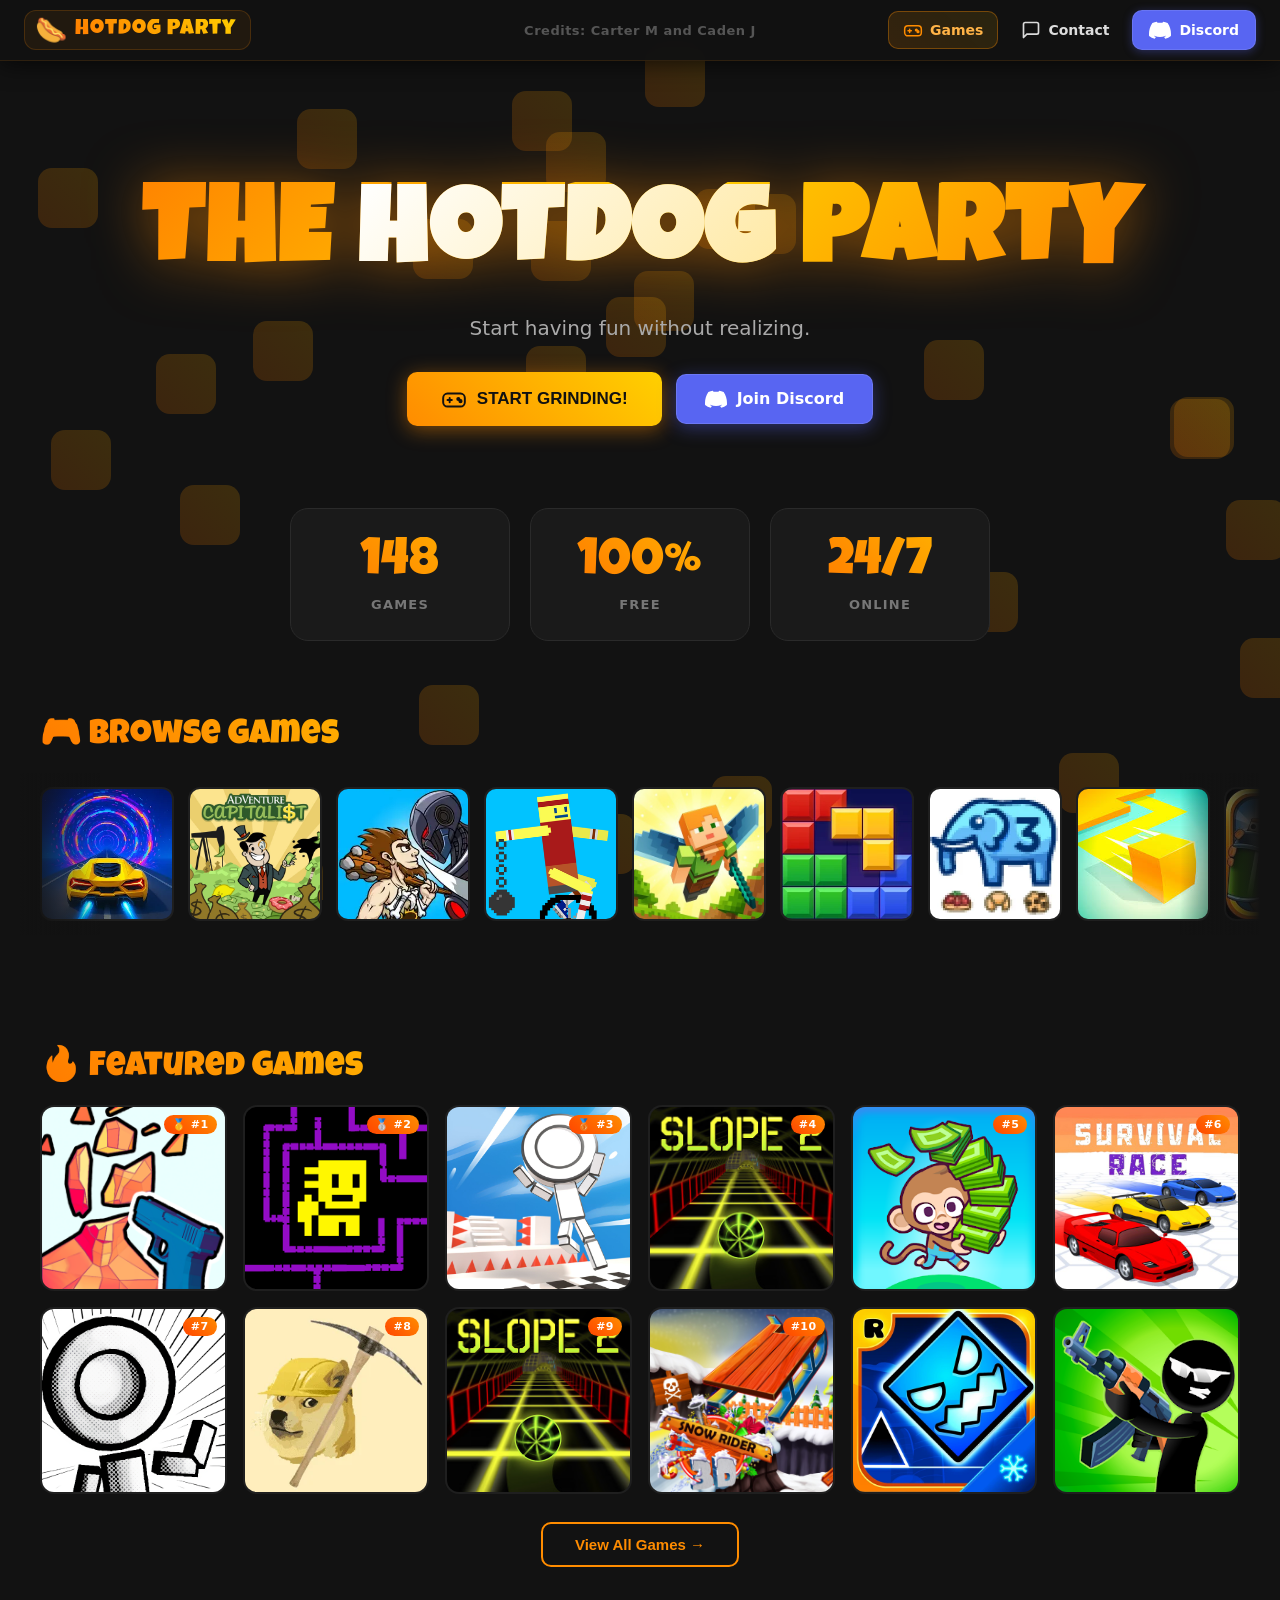
==== index.html @ ce680579 "e" ====
<!DOCTYPE html>
<html lang="en">
<head>
<meta charset="UTF-8">
<title>Hotdog Party</title>
<link rel="icon" href="favicon.png">
<link href="https://fonts.googleapis.com/css2?family=Luckiest+Guy&display=swap" rel="stylesheet">
<style>

body{
margin:0;padding-top:90px;
font-family:"Segoe UI",system-ui,sans-serif;
background:#121212;color:white;overflow-x:hidden;
}

.bg{position:fixed;top:0;left:0;width:100%;height:100%;z-index:-1;overflow:hidden;}

.shape{
position:absolute;width:60px;height:60px;
background:linear-gradient(45deg,#ff7b00,#ffae00);
opacity:.18;border-radius:14px;animation:float 18s linear infinite;
}

@keyframes float{
0%{transform:translateY(0) rotate(0)}
50%{transform:translateY(-70px) rotate(180deg)}
100%{transform:translateY(0) rotate(360deg)}
}

/* TOPBAR */
.topbar{
position:fixed;top:0;left:0;width:100%;
background:rgba(18,18,18,.97);backdrop-filter:blur(12px);
padding:10px 24px;display:flex;align-items:center;justify-content:space-between;
box-shadow:0 2px 24px rgba(0,0,0,.7);box-sizing:border-box;z-index:1000;
border-bottom:1px solid rgba(255,140,0,.12);
}
.top-center{position:absolute;left:50%;transform:translateX(-50%);font-size:13px;font-weight:600;color:#555;pointer-events:none;letter-spacing:.5px;}
.top-left{display:flex;align-items:center;cursor:pointer;background:rgba(255,140,0,.07);border:1px solid rgba(255,140,0,.18);border-radius:12px;padding:6px 14px 6px 10px;transition:.2s;}
.top-left:hover{background:rgba(255,140,0,.14);border-color:rgba(255,140,0,.35);box-shadow:0 0 14px rgba(255,140,0,.15);}
.logo-emoji{font-size:26px;animation:bounce 2s infinite;line-height:1;margin-right:8px;}
@keyframes bounce{0%,100%{transform:translateY(0)}50%{transform:translateY(-5px)}}
.header-text{font-family:'Luckiest Guy';font-size:22px;background:linear-gradient(45deg,#ff7b00,#ffcc00);-webkit-background-clip:text;-webkit-text-fill-color:transparent;letter-spacing:1px;}
.nav-right{display:flex;align-items:center;gap:8px;flex-wrap:wrap;}
.nav-btn{display:flex;align-items:center;gap:7px;padding:8px 14px;border-radius:10px;text-decoration:none;color:#ddd;font-weight:600;font-size:14px;transition:.2s;cursor:pointer;border:1px solid transparent;}
.nav-btn:hover{background:#1e1e1e;border-color:#333;color:white;}
.nav-btn svg{width:20px;height:20px;opacity:.85;}
.games-nav-btn{
  background:linear-gradient(45deg,rgba(255,140,0,.15),rgba(255,200,0,.1));
  border-color:rgba(255,140,0,.35) !important;
  color:#ffb347;
  font-weight:700;
}
.games-nav-btn svg{opacity:1;color:#ff8c00;}
.games-nav-btn:hover{
  background:linear-gradient(45deg,rgba(255,140,0,.28),rgba(255,200,0,.18)) !important;
  border-color:#ff8c00 !important;
  color:#ffd000 !important;
  box-shadow:0 0 14px rgba(255,140,0,.3);
}
.games-nav-btn:hover svg{color:#ffd000;}
.discord-btn{display:flex;align-items:center;gap:8px;background:#5865F2;padding:8px 16px;border-radius:10px;color:white;text-decoration:none;font-weight:700;font-size:14px;border:1px solid rgba(255,255,255,.1);transition:.2s;box-shadow:0 2px 10px rgba(88,101,242,.35);}
.discord-btn svg{width:22px;height:22px;}
.discord-btn:hover{background:#ff8c00;box-shadow:0 0 16px rgba(255,140,0,.5);}

/* PAGES */
.page{display:none;padding:32px 40px;}
.active{display:block;}

/* HOME */
.hero{text-align:center;padding:60px 20px 30px;}
.hero h1{font-family:'Luckiest Guy';font-size:clamp(56px,10vw,110px);margin:0;line-height:1.05;background:linear-gradient(135deg,#ff7b00 0%,#ffcc00 50%,#ff7b00 100%);-webkit-background-clip:text;-webkit-text-fill-color:transparent;filter:drop-shadow(0 4px 28px rgba(255,140,0,.5));letter-spacing:3px;}
.hero h1 .white{background:linear-gradient(135deg,#ffffff,#ffe8a0);-webkit-background-clip:text;-webkit-text-fill-color:transparent;}
.hero p{font-size:20px;color:#aaa;margin:18px 0 32px;}
.hero-btns{display:flex;gap:14px;justify-content:center;flex-wrap:wrap;align-items:center;}
.start-btn{display:inline-flex;align-items:center;padding:14px 34px;border:none;background:linear-gradient(45deg,#ff8c00,#ffd000);color:#111;font-weight:900;font-size:17px;border-radius:10px;cursor:pointer;transition:.2s;box-shadow:0 4px 20px rgba(255,140,0,.45);}
.start-btn:hover{transform:scale(1.06);box-shadow:0 6px 28px rgba(255,140,0,.65);}
.discord-hero-btn{display:inline-flex;align-items:center;gap:10px;padding:13px 28px;background:#5865F2;border:1px solid rgba(255,255,255,.12);border-radius:10px;color:#fff;font-weight:800;font-size:16px;text-decoration:none;transition:.2s;box-shadow:0 4px 18px rgba(88,101,242,.4);}
.discord-hero-btn svg{width:22px;height:22px;flex-shrink:0;}
.discord-hero-btn:hover{background:#ff8c00;box-shadow:0 6px 26px rgba(255,140,0,.5);transform:scale(1.05);}

.stats{display:flex;justify-content:center;gap:20px;flex-wrap:wrap;margin:52px 0 16px;}
.stat-card{background:#1a1a1a;border:1px solid #2a2a2a;border-radius:18px;padding:28px 44px;text-align:center;min-width:130px;transition:.25s;}
.stat-card:hover{border-color:#ff8c00;box-shadow:0 0 20px rgba(255,140,0,.2);transform:translateY(-4px);}
.stat-num{font-family:'Luckiest Guy';font-size:52px;background:linear-gradient(45deg,#ff7b00,#ffae00);-webkit-background-clip:text;-webkit-text-fill-color:transparent;line-height:1;}
.stat-label{font-size:13px;color:#777;margin-top:8px;font-weight:700;text-transform:uppercase;letter-spacing:1.2px;}

.section-title{font-family:'Luckiest Guy';font-size:34px;margin:54px 0 20px;background:linear-gradient(45deg,#ff7b00,#ffae00);-webkit-background-clip:text;-webkit-text-fill-color:transparent;display:inline-block;}

.featured-grid{display:grid;grid-template-columns:repeat(auto-fill,minmax(160px,1fr));gap:16px;margin-bottom:28px;}
.featured-game{position:relative;aspect-ratio:1/1;border-radius:14px;overflow:hidden;cursor:pointer;background:#1f1f1f;transition:.22s;border:2px solid transparent;}
.featured-game:hover{transform:scale(1.06);border-color:#ff8c00;box-shadow:0 0 22px rgba(255,140,0,.38);}
.featured-game img{width:100%;height:100%;object-fit:cover;}
.featured-game .ftitle{position:absolute;bottom:0;width:100%;text-align:center;background:linear-gradient(to top,rgba(0,0,0,.88) 0%,rgba(0,0,0,.45) 50%,rgba(0,0,0,0) 100%);padding:32px 8px 10px;opacity:0;transition:.25s;font-weight:600;font-size:14px;box-sizing:border-box;}
.featured-game:hover .ftitle{opacity:1;}
.hot-badge{position:absolute;top:8px;right:8px;background:linear-gradient(45deg,#ff4500,#ff8c00);color:white;font-size:11px;font-weight:800;padding:3px 8px;border-radius:20px;text-transform:uppercase;letter-spacing:.5px;white-space:nowrap;}
.view-all-btn{display:block;width:fit-content;margin:8px auto 20px;padding:12px 32px;border:2px solid #ff8c00;background:transparent;color:#ff8c00;font-weight:700;font-size:15px;border-radius:10px;cursor:pointer;transition:.2s;}
.view-all-btn:hover{background:#ff8c00;color:#111;}

/* BELT */
.belt-wrapper{position:relative;overflow:hidden;margin:0 -40px 54px;padding:10px 0;}
.belt-wrapper::before,.belt-wrapper::after{content:'';position:absolute;top:0;bottom:0;width:100px;z-index:2;pointer-events:none;}
.belt-wrapper::before{left:0;background:linear-gradient(to right,#121212 20%,transparent);}
.belt-wrapper::after{right:0;background:linear-gradient(to left,#121212 20%,transparent);}
.belt-track{display:flex;gap:14px;width:max-content;animation:beltScroll 80s linear infinite;padding:4px 40px;}
.belt-wrapper:hover .belt-track{animation-play-state:paused;}
@keyframes beltScroll{0%{transform:translateX(0)}100%{transform:translateX(-50%)}}
.belt-card{position:relative;width:130px;height:130px;border-radius:12px;overflow:hidden;cursor:pointer;background:#1f1f1f;flex-shrink:0;transition:.2s;border:2px solid transparent;}
.belt-card:hover{transform:scale(1.08);border-color:#ff8c00;box-shadow:0 0 16px rgba(255,140,0,.4);}
.belt-card img{width:100%;height:100%;object-fit:cover;}
.belt-title{position:absolute;bottom:0;width:100%;text-align:center;background:linear-gradient(to top,rgba(0,0,0,.88) 0%,rgba(0,0,0,.45) 60%,rgba(0,0,0,0) 100%);padding:26px 6px 7px;opacity:0;transition:.22s;font-size:12px;font-weight:600;box-sizing:border-box;}
.belt-card:hover .belt-title{opacity:1;}

/* =====================
   GAMES PAGE
   ===================== */
#gamesPage{padding:24px 0 0 0;}

/* BROWSE VIEW — center column + right leaderboard */
.games-layout{
  display:flex;
  justify-content:center;
  align-items:start;
  gap:24px;
  padding:0 24px;
}

/* center content */
.games-center{
  flex:0 1 900px;
  min-width:0;
}

/* right leaderboard */
.games-right{
  flex:0 0 240px;
  position:sticky;
  top:104px;
}

/* LEFT PANEL */
.games-left{
  flex:0 0 220px;
  position:sticky;
  top:104px;
  display:flex;
  flex-direction:column;
  gap:14px;
}

/* Game of the Day */
.gotd-panel{
  background:#1a1a1a;
  border:1px solid #2a2a2a;
  border-radius:16px;
  overflow:hidden;
}
.gotd-header{
  padding:12px 14px;
  background:#161616;
  border-bottom:1px solid #2a2a2a;
  display:flex;align-items:center;gap:8px;
}
.gotd-header-title{
  font-family:'Luckiest Guy';font-size:16px;
  background:linear-gradient(45deg,#ff7b00,#ffae00);
  -webkit-background-clip:text;-webkit-text-fill-color:transparent;
  letter-spacing:1px;
}
.gotd-body{padding:12px;}
.gotd-img-wrap{
  position:relative;width:100%;aspect-ratio:1/1;
  border-radius:10px;overflow:hidden;
  cursor:pointer;margin-bottom:10px;
  border:2px solid transparent;transition:.2s;
}
.gotd-img-wrap:hover{border-color:#ff8c00;box-shadow:0 0 18px rgba(255,140,0,.35);}
.gotd-img-wrap img{width:100%;height:100%;object-fit:cover;}
.gotd-name{font-size:14px;font-weight:700;color:#ddd;margin-bottom:8px;white-space:nowrap;overflow:hidden;text-overflow:ellipsis;}
.gotd-play-btn{
  width:100%;padding:9px;
  background:linear-gradient(45deg,#ff8c00,#ffd000);
  border:none;border-radius:9px;
  color:#111;font-weight:900;font-size:13px;
  cursor:pointer;transition:.2s;
}
.gotd-play-btn:hover{transform:scale(1.03);box-shadow:0 4px 16px rgba(255,140,0,.5);}
.gotd-date{font-size:11px;color:#555;margin-bottom:8px;}

/* Active Players */
.active-panel{
  background:#1a1a1a;
  border:1px solid #2a2a2a;
  border-radius:16px;
  overflow:hidden;
}
.active-header{
  padding:12px 14px;
  background:#161616;
  border-bottom:1px solid #2a2a2a;
  display:flex;align-items:center;gap:8px;
}
.active-header-title{
  font-family:'Luckiest Guy';font-size:16px;
  background:linear-gradient(45deg,#ff7b00,#ffae00);
  -webkit-background-clip:text;-webkit-text-fill-color:transparent;
  letter-spacing:1px;flex:1;
}
.active-dot{
  width:8px;height:8px;border-radius:50%;
  background:#4caf50;box-shadow:0 0 6px #4caf50;
  animation:pulse 1.8s infinite;
}
.active-list{padding:8px 0;}
.active-row{
  display:flex;align-items:center;gap:10px;
  padding:8px 14px;cursor:pointer;transition:.15s;
}
.active-row:hover{background:rgba(255,140,0,.06);}
.active-icon{width:36px;height:36px;border-radius:8px;object-fit:cover;flex-shrink:0;border:1px solid #2a2a2a;}
.active-info{flex:1;min-width:0;}
.active-name{font-size:12px;font-weight:700;color:#ddd;white-space:nowrap;overflow:hidden;text-overflow:ellipsis;}
.active-count{font-size:11px;color:#4caf50;margin-top:1px;}
.active-empty{padding:20px;text-align:center;color:#444;font-size:13px;}

/* search */
.search-container{position:relative;max-width:100%;margin-bottom:18px;}
.search-icon{position:absolute;left:14px;top:50%;transform:translateY(-50%);width:18px;height:18px;fill:#aaa;pointer-events:none;}
.search{width:100%;padding:11px 16px 11px 42px;border-radius:12px;border:2px solid #2a2a2a;background:#1a1a1a;color:#fff;font-size:15px;outline:none;transition:.25s;box-sizing:border-box;}
.search::placeholder{color:#555;}
.search:focus{border-color:#ff8c00;box-shadow:0 0 10px rgba(255,140,0,.4);background:#1f1f1f;}

/* 6-per-row grid */
.games{display:grid;grid-template-columns:repeat(6,1fr);gap:12px;}
.game{position:relative;aspect-ratio:1/1;border-radius:12px;overflow:hidden;cursor:pointer;background:#1a1a1a;transition:.2s;border:2px solid transparent;}
.game:hover{transform:scale(1.05);border-color:#ff8c00;box-shadow:0 0 16px rgba(255,140,0,.3);}
.game img{width:100%;height:100%;object-fit:cover;}
.game .title{position:absolute;bottom:0;width:100%;text-align:center;background:linear-gradient(to top,rgba(0,0,0,.88) 0%,rgba(0,0,0,.45) 50%,rgba(0,0,0,0) 100%);padding:28px 8px 8px;opacity:0;transition:.22s;font-weight:600;font-size:12px;box-sizing:border-box;}
.game:hover .title{opacity:1;}

/* LEADERBOARD */
.leaderboard-panel{
  background:#1a1a1a;
  border:1px solid #2a2a2a;
  border-radius:16px;
  overflow:hidden;
}
.lb-header{
  padding:14px 16px;
  border-bottom:1px solid #2a2a2a;
  background:#161616;
  display:flex;align-items:center;gap:8px;
}
.lb-header-title{
  font-family:'Luckiest Guy';font-size:18px;
  background:linear-gradient(45deg,#ff7b00,#ffae00);
  -webkit-background-clip:text;-webkit-text-fill-color:transparent;
  letter-spacing:1px;flex:1;
}
.lb-live-dot{
  width:8px;height:8px;border-radius:50%;
  background:#ff8c00;
  box-shadow:0 0 6px #ff8c00;
  animation:pulse 1.8s infinite;
}
@keyframes pulse{0%,100%{opacity:1}50%{opacity:.3}}

.lb-list{padding:8px 0;}

.lb-row{
  display:flex;align-items:center;gap:10px;
  padding:9px 14px;
  transition:.15s;
  cursor:pointer;
}
.lb-row:hover{background:rgba(255,140,0,.06);}

.lb-rank{
  font-family:'Luckiest Guy';
  font-size:18px;
  width:26px;text-align:center;flex-shrink:0;
  line-height:1;
}
.lb-rank.gold{color:#ffd700;}
.lb-rank.silver{color:#c0c0c0;}
.lb-rank.bronze{color:#cd7f32;}
.lb-rank.other{color:#555;}

.lb-icon{
  width:40px;height:40px;border-radius:8px;
  object-fit:cover;flex-shrink:0;
  border:1px solid #2a2a2a;
}
.lb-info{flex:1;min-width:0;}
.lb-name{font-size:13px;font-weight:700;color:#ddd;white-space:nowrap;overflow:hidden;text-overflow:ellipsis;}
.lb-plays{font-size:11px;color:#666;margin-top:2px;}
.lb-bar-wrap{height:3px;background:#222;border-radius:2px;margin-top:5px;}
.lb-bar{height:3px;background:linear-gradient(90deg,#ff7b00,#ffcc00);border-radius:2px;transition:width .4s;}

.lb-empty{padding:24px;text-align:center;color:#444;font-size:13px;}

.sidebar-title{font-family:'Luckiest Guy';font-size:16px;background:linear-gradient(45deg,#ff7b00,#ffae00);-webkit-background-clip:text;-webkit-text-fill-color:transparent;letter-spacing:1px;margin:0 0 4px;}
.sidebar-game{display:flex;align-items:center;gap:12px;background:#1a1a1a;border:1px solid #2a2a2a;border-radius:12px;padding:10px;cursor:pointer;transition:.2s;}
.sidebar-game:hover{border-color:#ff8c00;box-shadow:0 0 14px rgba(255,140,0,.2);transform:translateX(3px);}
.sidebar-game img{width:52px;height:52px;border-radius:8px;object-fit:cover;flex-shrink:0;}
.sidebar-game-name{font-size:13px;font-weight:700;color:#ddd;line-height:1.3;}

/* =====================
   PLAYER VIEW
   ===================== */
.player-layout{
display:none;
flex-direction:row;
justify-content:center;
align-items:start;
gap:24px;
padding:0 24px;
}
.player-layout.visible{display:flex;}
.player-main{
flex:0 1 900px;
min-width:0;
background:#0e0e0e;
border:2px solid #2a2a2a;
border-radius:18px;
overflow:hidden;
display:flex;flex-direction:column;
}

.player-toolbar{
display:flex;align-items:center;
gap:10px;
padding:10px 14px;
background:#161616;
border-bottom:1px solid #2a2a2a;
}

.player-game-icon{
width:32px;height:32px;
border-radius:7px;object-fit:cover;
flex-shrink:0;
}

.player-game-title{
font-weight:700;font-size:15px;
color:#eee;flex:1;
white-space:nowrap;overflow:hidden;text-overflow:ellipsis;
}

.toolbar-btn{
display:flex;align-items:center;justify-content:center;
width:36px;height:36px;
border-radius:9px;
border:1px solid #2e2e2e;
background:#1e1e1e;
cursor:pointer;
transition:.18s;
flex-shrink:0;
color:#bbb;
}
.toolbar-btn:hover{
background:#2a2a2a;
border-color:#ff8c00;
color:#ff8c00;
box-shadow:0 0 10px rgba(255,140,0,.25);
}
.toolbar-btn svg{width:17px;height:17px;pointer-events:none;}

.back-btn{
display:flex;align-items:center;gap:7px;
padding:7px 14px;
border-radius:9px;
border:1px solid #2e2e2e;
background:#1e1e1e;
cursor:pointer;
transition:.18s;
color:#bbb;
font-size:13px;font-weight:700;
flex-shrink:0;
}
.back-btn:hover{background:#2a2a2a;border-color:#ff8c00;color:#ff8c00;}
.back-btn svg{width:16px;height:16px;}

.player-iframe-wrap{
flex:1;
position:relative;
min-height:520px;
}
.player-iframe-wrap iframe{
width:100%;height:100%;
border:none;
position:absolute;inset:0;
}

/* Player sidebar */
.player-sidebar{
flex:0 0 240px;
display:flex;flex-direction:column;
gap:10px;
position:sticky;top:104px;
}

/* SCROLL TO TOP */
.scroll-top{
  position:fixed;bottom:28px;right:28px;
  width:46px;height:46px;
  background:linear-gradient(45deg,#ff8c00,#ffd000);
  border:none;border-radius:12px;
  cursor:pointer;
  display:flex;align-items:center;justify-content:center;
  box-shadow:0 4px 18px rgba(255,140,0,.5);
  opacity:0;pointer-events:none;
  transform:translateY(12px);
  transition:opacity .25s,transform .25s;
  z-index:999;
}
.scroll-top.visible{opacity:1;pointer-events:auto;transform:translateY(0);}
.scroll-top:hover{transform:translateY(-3px);box-shadow:0 6px 24px rgba(255,140,0,.7);}
.scroll-top svg{width:22px;height:22px;color:#111;pointer-events:none;}

/* =====================
   CONTACT PAGE
   ===================== */
.contact-wrap{max-width:560px;margin:60px auto 0;text-align:center;}
.contact-wrap h2{font-family:'Luckiest Guy';font-size:48px;background:linear-gradient(45deg,#ff7b00,#ffcc00);-webkit-background-clip:text;-webkit-text-fill-color:transparent;margin:0 0 12px;}
.contact-wrap p{color:#888;font-size:16px;margin:0 0 48px;}
.contact-card{background:#1a1a1a;border:1px solid #2a2a2a;border-radius:20px;padding:36px 40px;margin-bottom:20px;transition:.25s;text-align:left;}
.contact-card:hover{border-color:#ff8c00;box-shadow:0 0 22px rgba(255,140,0,.15);}
.contact-card-label{font-size:12px;font-weight:700;text-transform:uppercase;letter-spacing:1.4px;color:#666;margin-bottom:10px;display:flex;align-items:center;gap:8px;}
.contact-card-label svg{width:16px;height:16px;opacity:.6;}
.contact-email{font-size:22px;font-weight:700;color:#fff;display:flex;align-items:center;justify-content:space-between;flex-wrap:wrap;gap:12px;}
.copy-btn{background:rgba(255,140,0,.1);border:1px solid rgba(255,140,0,.3);color:#ff8c00;font-size:13px;font-weight:700;padding:7px 16px;border-radius:8px;cursor:pointer;transition:.2s;flex-shrink:0;}
.copy-btn:hover{background:rgba(255,140,0,.22);border-color:#ff8c00;}
.copy-btn.copied{background:rgba(0,200,100,.12);border-color:rgba(0,200,100,.4);color:#00c864;}
.recommend-btn{display:flex;align-items:center;justify-content:center;gap:10px;width:100%;padding:16px;background:linear-gradient(45deg,#ff8c00,#ffd000);color:#111;font-weight:900;font-size:17px;border:none;border-radius:14px;cursor:pointer;text-decoration:none;transition:.2s;box-shadow:0 4px 20px rgba(255,140,0,.35);margin-top:8px;}
.recommend-btn:hover{transform:scale(1.03);box-shadow:0 6px 28px rgba(255,140,0,.55);}

</style>
</head>
<body>

<div class="bg" id="bg"></div>

<div class="topbar">
  <div class="top-center">Credits: Carter M and Caden J</div>
  <div class="top-left" onclick="showPage('home')">
    <div class="logo-emoji">🌭</div>
    <div class="header-text">Hotdog Party</div>
  </div>
  <div class="nav-right">
    <div class="nav-btn games-nav-btn" onclick="showPage('gamesPage')">
      <svg viewBox="0 0 24 24" fill="none" stroke="currentColor" stroke-width="1.8" stroke-linecap="round" stroke-linejoin="round" width="20" height="20"><rect x="2" y="7" width="20" height="12" rx="4"/><path d="M8 11v4M6 13h4"/><circle cx="16" cy="12" r="1" fill="currentColor"/><circle cx="18" cy="14" r="1" fill="currentColor"/></svg>
      Games
    </div>
    <div class="nav-btn" onclick="showPage('contactPage')">
      <svg viewBox="0 0 24 24" fill="none" stroke="white" stroke-width="2" stroke-linecap="round" stroke-linejoin="round"><path d="M21 15a2 2 0 01-2 2H7l-4 4V5a2 2 0 012-2h14a2 2 0 012 2z"/></svg>
      Contact
    </div>
    <a href="https://discord.gg/3y28DJYaVY" target="_blank" class="discord-btn">
      <svg viewBox="0 0 127.14 96.36"><path fill="white" d="M107.7,8.07A105.15,105.15,0,0,0,81.47,0a72.06,72.06,0,0,0-3.36,6.83A97.68,97.68,0,0,0,49,6.83,72.37,72.37,0,0,0,45.64,0,105.89,105.89,0,0,0,19.39,8.09C2.79,33.64-1.71,58.52.54,83.06a105.73,105.73,0,0,0,32.17,16.3,77.7,77.7,0,0,0,6.89-11.14,68.42,68.42,0,0,1-10.85-5.18c.91-.67,1.8-1.36,2.66-2.07a75.48,75.48,0,0,0,64.32,0c.87.71,1.76,1.4,2.66,2.07a68.68,68.68,0,0,1-10.87,5.19,77.23,77.23,0,0,0,6.9,11.13A105.25,105.25,0,0,0,126.6,83C129.2,54.59,122.2,30,107.7,8.07Z"/></svg>
      Discord
    </a>
  </div>
</div>

<!-- HOME PAGE -->
<div id="home" class="page active">
  <div class="hero">
    <h1>THE <span class="white">HOTDOG</span> PARTY</h1>
    <p>Start having fun without realizing.</p>
    <div class="hero-btns">
      <button class="start-btn" onclick="showPage('gamesPage')">
        <svg viewBox="0 0 24 24" fill="none" stroke="currentColor" stroke-width="1.8" stroke-linecap="round" stroke-linejoin="round" style="width:26px;height:26px;vertical-align:middle;margin-right:10px;color:#111"><rect x="2" y="7" width="20" height="12" rx="4"/><path d="M8 11v4M6 13h4"/><circle cx="16" cy="12" r="1" fill="#111"/><circle cx="18" cy="14" r="1" fill="#111"/></svg>
        START GRINDING!
      </button>
      <a href="https://discord.gg/3y28DJYaVY" target="_blank" class="discord-hero-btn">
        <svg viewBox="0 0 127.14 96.36"><path fill="white" d="M107.7,8.07A105.15,105.15,0,0,0,81.47,0a72.06,72.06,0,0,0-3.36,6.83A97.68,97.68,0,0,0,49,6.83,72.37,72.37,0,0,0,45.64,0,105.89,105.89,0,0,0,19.39,8.09C2.79,33.64-1.71,58.52.54,83.06a105.73,105.73,0,0,0,32.17,16.3,77.7,77.7,0,0,0,6.89-11.14,68.42,68.42,0,0,1-10.85-5.18c.91-.67,1.8-1.36,2.66-2.07a75.48,75.48,0,0,0,64.32,0c.87.71,1.76,1.4,2.66,2.07a68.68,68.68,0,0,1-10.87,5.19,77.23,77.23,0,0,0,6.9,11.13A105.25,105.25,0,0,0,126.6,83C129.2,54.59,122.2,30,107.7,8.07Z"/></svg>
        Join Discord
      </a>
    </div>
  </div>
  <div class="stats">
    <div class="stat-card"><div class="stat-num" id="stat-games">60+</div><div class="stat-label">Games</div></div>
    <div class="stat-card"><div class="stat-num">100%</div><div class="stat-label">Free</div></div>
    <div class="stat-card"><div class="stat-num">24/7</div><div class="stat-label">Online</div></div>
  </div>
  <div class="section-title">🎮 Browse Games</div>
  <div class="belt-wrapper"><div class="belt-track" id="belt-track"></div></div>
  <div class="section-title">🔥 Featured Games</div>
  <div class="featured-grid" id="featured-games"></div>
  <button class="view-all-btn" onclick="showPage('gamesPage')">View All Games →</button>
</div>

<!-- GAMES PAGE -->
<div id="gamesPage" class="page">

  <!-- BROWSE VIEW -->
  <div class="games-layout" id="browseView">

    <!-- LEFT PANEL -->
    <div class="games-left">

      <!-- Game of the Day -->
      <div class="gotd-panel">
        <div class="gotd-header">
          <span>📅</span>
          <div class="gotd-header-title">Game of the Day</div>
        </div>
        <div class="gotd-body">
          <div class="gotd-date" id="gotdDate"></div>
          <div class="gotd-img-wrap" id="gotdImgWrap">
            <img id="gotdImg" src="" alt="">
          </div>
          <div class="gotd-name" id="gotdName">Loading...</div>
          <button class="gotd-play-btn" id="gotdBtn">▶ Play Now</button>
        </div>
      </div>

      <!-- Active Players -->
      <div class="active-panel">
        <div class="active-header">
          <div class="active-header-title">🔥 Playing Now</div>
          <div class="active-dot"></div>
        </div>
        <div class="active-list" id="activeList">
          <div class="active-empty">Loading...</div>
        </div>
      </div>

    </div>

    <!-- center: search + 6-per-row grid -->
    <div class="games-center">
      <div class="search-container">
        <svg class="search-icon" viewBox="0 0 24 24"><path d="M21 20l-5.2-5.2a7 7 0 10-1 1L20 21zM10 16a6 6 0 110-12 6 6 0 010 12z"/></svg>
        <input class="search" id="search" placeholder="Search games...">
      </div>
      <div class="games" id="games"></div>
    </div>

    <!-- right: leaderboard -->
    <div class="games-right">
      <div class="leaderboard-panel">
        <div class="lb-header">
          <div class="lb-header-title">🏆 Most Played</div>
          <div class="lb-live-dot"></div>
        </div>
        <div class="lb-list" id="lbList">
          <div class="lb-empty">Loading leaderboard...</div>
        </div>
      </div>
    </div>

  </div>

  <!-- PLAYER VIEW -->
  <div class="player-layout" id="playerView">

    <div class="player-main">
      <div class="player-toolbar">
        <button class="back-btn" onclick="closePlayer()">
          <svg viewBox="0 0 24 24" fill="none" stroke="currentColor" stroke-width="2.5" stroke-linecap="round" stroke-linejoin="round"><polyline points="15 18 9 12 15 6"/></svg>
          Back
        </button>
        <img class="player-game-icon" id="playerIcon" src="" alt="">
        <div class="player-game-title" id="playerTitle"></div>
        <button class="toolbar-btn" title="Refresh" onclick="refreshGame()">
          <svg viewBox="0 0 24 24" fill="none" stroke="currentColor" stroke-width="2" stroke-linecap="round" stroke-linejoin="round"><polyline points="23 4 23 10 17 10"/><path d="M20.49 15a9 9 0 1 1-2.12-9.36L23 10"/></svg>
        </button>
        <button class="toolbar-btn" title="Fullscreen" onclick="fullscreenGame()">
          <svg viewBox="0 0 24 24" fill="none" stroke="currentColor" stroke-width="2" stroke-linecap="round" stroke-linejoin="round"><polyline points="15 3 21 3 21 9"/><polyline points="9 21 3 21 3 15"/><line x1="21" y1="3" x2="14" y2="10"/><line x1="3" y1="21" x2="10" y2="14"/></svg>
        </button>
      </div>
      <div class="player-iframe-wrap">
        <iframe id="gameFrame" src="" allowfullscreen></iframe>
      </div>
    </div>

    <div class="player-sidebar">
      <div class="sidebar-title">⚡ Quick Play</div>
      <div id="playerSidebarGames"></div>
    </div>

  </div>

</div>

<!-- CONTACT PAGE -->
<div id="contactPage" class="page">
  <div class="contact-wrap">
    <h2>📬 Contact Us</h2>
    <p>Got questions, issues, or just want to say hey? Reach out below.</p>
    <div class="contact-card">
      <div class="contact-card-label">
        <svg viewBox="0 0 24 24" fill="none" stroke="currentColor" stroke-width="2"><path d="M4 4h16c1.1 0 2 .9 2 2v12c0 1.1-.9 2-2 2H4c-1.1 0-2-.9-2-2V6c0-1.1.9-2 2-2z"/><polyline points="22,6 12,13 2,6"/></svg>
        Email us
      </div>
      <div class="contact-email">
        <span><a href="/cdn-cgi/l/email-protection" class="__cf_email__" data-cfemail="e38b8c97878c84938291979adbd6d7a3848e828a8fcd808c8e">[email&#160;protected]</a></span>
        <button class="copy-btn" id="copyBtn" onclick="copyEmail()">Copy</button>
      </div>
    </div>
    <div class="contact-card">
      <div class="contact-card-label">
        <svg viewBox="0 0 24 24" fill="none" stroke="currentColor" stroke-width="2"><polygon points="12 2 15.09 8.26 22 9.27 17 14.14 18.18 21.02 12 17.77 5.82 21.02 7 14.14 2 9.27 8.91 8.26 12 2"/></svg>
        Suggest a game
      </div>
      <a href="https://docs.google.com/forms/d/e/1FAIpQLSfYiXKpJ7o2cjKgrCvz6uNZ_lulE3e90rBCsKrtCXt4oQ1qoA/viewform?usp=publish-editor" target="_blank" class="recommend-btn">
        🎮 Recommendations
      </a>
    </div>
  </div>
</div>

<button class="scroll-top" id="scrollTopBtn" onclick="window.scrollTo({top:0,behavior:'smooth'})">
  <svg viewBox="0 0 24 24" fill="none" stroke="currentColor" stroke-width="2.5" stroke-linecap="round" stroke-linejoin="round"><polyline points="18 15 12 9 6 15"/></svg>
</button>

<script>

let allGames = []
let currentGame = null

// ---- PAGE NAV ----
function showPage(page) {
  document.querySelectorAll(".page").forEach(p => p.classList.remove("active"))
  document.getElementById(page).classList.add("active")
  window.scrollTo(0, 0)
}

// ---- GAME OF THE DAY ----
function setupGameOfTheDay(games) {
  if (!games.length) return
  // Use today's date as a deterministic seed — same game for everyone all day
  const today = new Date()
  const seed = today.getFullYear() * 10000 + (today.getMonth()+1) * 100 + today.getDate()
  const idx = seed % games.length
  const game = games[idx]

  const months = ["Jan","Feb","Mar","Apr","May","Jun","Jul","Aug","Sep","Oct","Nov","Dec"]
  document.getElementById("gotdDate").textContent =
    months[today.getMonth()] + " " + today.getDate() + ", " + today.getFullYear()
  document.getElementById("gotdImg").src = game.icon
  document.getElementById("gotdName").textContent = game.name
  document.getElementById("gotdImgWrap").onclick = () => { showPage('gamesPage'); openGame(game) }
  document.getElementById("gotdBtn").onclick = () => { showPage('gamesPage'); openGame(game) }
}

// ---- ACTIVE PLAYERS (Firebase — last 3 mins) ----
const FB_ACTIVE_URL = "https://hotdog-party-61e77-default-rtdb.firebaseio.com/active"
let activeSessionId = Math.random().toString(36).slice(2)

async function pingActive(game) {
  if (!FB_READY) return
  try {
    await fetch(FB_ACTIVE_URL + "/" + activeSessionId + ".json", {
      method: "PUT",
      headers: {"Content-Type":"application/json"},
      body: JSON.stringify({
        game: game.name,
        icon: game.icon,
        path: game.path,
        ts: Date.now()
      })
    })
  } catch(e) {}
}

async function loadActivePlayers() {
  const container = document.getElementById("activeList")
  if (!container) return
  if (!FB_READY) { container.innerHTML = '<div class="active-empty">No one yet!</div>'; return }
  try {
    const r = await fetch(FB_ACTIVE_URL + ".json")
    const data = await r.json()
    if (!data) { container.innerHTML = '<div class="active-empty">Be the first to play!</div>'; return }

    const cutoff = Date.now() - 3 * 60 * 1000 // last 3 minutes
    const active = Object.values(data).filter(e => e && e.ts && e.ts > cutoff)

    // Count by game
    const counts = {}
    active.forEach(e => {
      const k = e.path
      if (!counts[k]) counts[k] = { name: e.game, icon: e.icon, path: e.path, count: 0 }
      counts[k].count++
    })

    const sorted = Object.values(counts).sort((a,b) => b.count - a.count).slice(0, 5)

    if (sorted.length === 0) {
      container.innerHTML = '<div class="active-empty">No one playing right now</div>'
      return
    }

    container.innerHTML = sorted.map(e => {
      const safePath = e.path.replace(/'/g, "\\'")
      const label = e.count === 1 ? "1 player" : e.count + " players"
      return `<div class="active-row" onclick="openGame(allGames.find(g=>g.path==='${safePath}'))">
        <img class="active-icon" src="${e.icon}" alt="${e.name}" onerror="this.style.opacity=0">
        <div class="active-info">
          <div class="active-name">${e.name}</div>
          <div class="active-count">● ${label}</div>
        </div>
      </div>`
    }).join("")
  } catch(e) {
    container.innerHTML = '<div class="active-empty">No one playing right now</div>'
  }
}


// SETUP: Go to firebase.google.com → create project → Realtime Database → Start in test mode
// Then replace the URL below with your own:  https://YOUR-PROJECT-default-rtdb.firebaseio.com/plays
const FB_URL = "https://hotdog-party-61e77-default-rtdb.firebaseio.com/plays"
const FB_READY = !FB_URL.startsWith("YOUR_")

// localStorage fallback key (used if Firebase not yet configured)
const LB_LOCAL_KEY = "hotdog_lb"

async function incrementPlayCount(game) {
  const key = game.name.replace(/[.#$\[\]\/ ]/g, "_")
  if (FB_READY) {
    try {
      const r = await fetch(FB_URL + "/" + key + ".json")
      const cur = await r.json()
      const prev = (cur && cur.count) ? cur.count : 0
      await fetch(FB_URL + "/" + key + ".json", {
        method: "PUT",
        headers: {"Content-Type":"application/json"},
        body: JSON.stringify({count: prev+1, name: game.name, icon: game.icon, path: game.path})
      })
      loadLeaderboard()
      return
    } catch(e) {}
  }
  // localStorage fallback
  const local = JSON.parse(localStorage.getItem(LB_LOCAL_KEY) || "{}")
  local[key] = {count: ((local[key]||{}).count||0)+1, name: game.name, icon: game.icon, path: game.path}
  localStorage.setItem(LB_LOCAL_KEY, JSON.stringify(local))
  renderLeaderboard(Object.values(local).sort((a,b)=>b.count-a.count).slice(0,10))
}

async function loadLeaderboard() {
  if (FB_READY) {
    try {
      const r = await fetch(FB_URL + ".json")
      const data = await r.json()
      if (data) {
        const entries = Object.values(data).filter(e=>e&&e.count).sort((a,b)=>b.count-a.count).slice(0,10)
        renderLeaderboard(entries)
        return
      }
    } catch(e) {}
  }
  // localStorage fallback
  const local = JSON.parse(localStorage.getItem(LB_LOCAL_KEY) || "{}")
  const entries = Object.values(local).filter(e=>e&&e.count).sort((a,b)=>b.count-a.count).slice(0,10)
  renderLeaderboard(entries)
}

function renderLeaderboard(entries) {
  const container = document.getElementById("lbList")
  if (!container) return
  if (!entries || entries.length === 0) {
    container.innerHTML = '<div class="lb-empty">Play some games to start the leaderboard!</div>'
    return
  }
  const maxCount = entries[0].count
  const medals = ["\uD83E\uDD47","\uD83E\uDD48","\uD83E\uDD49"]
  const classes = ["gold","silver","bronze"]
  container.innerHTML = entries.map((e, i) => {
    const pct = Math.round((e.count / maxCount) * 100)
    const safePath = (e.path||"").replace(/'/g,"\\'")
    return `<div class="lb-row" onclick="openGame(allGames.find(g=>g.path==='${safePath}'))">
      <div class="lb-rank ${i<3?classes[i]:'other'}">${i<3?medals[i]:i+1}</div>
      <img class="lb-icon" src="${e.icon}" alt="${e.name}" onerror="this.style.opacity=0">
      <div class="lb-info">
        <div class="lb-name">${e.name}</div>
        <div class="lb-plays">${e.count===1?"1 play":e.count+" plays"}</div>
        <div class="lb-bar-wrap"><div class="lb-bar" style="width:${pct}%"></div></div>
      </div>
    </div>`
  }).join("")
}

// ---- PLAYER ----
function openGame(game) {
  if (!game) return
  currentGame = game
  document.getElementById("browseView").style.display = "none"
  document.getElementById("playerView").classList.add("visible")
  document.getElementById("playerIcon").src = game.icon
  document.getElementById("playerTitle").textContent = game.name
  document.getElementById("gameFrame").src = game.path
  renderPlayerSidebar(allGames, game)
  window.scrollTo(0, 0)
  incrementPlayCount(game)
  pingActive(game)
  // Keep refreshing "playing now" while game is open
  clearInterval(window._activeInterval)
  window._activeInterval = setInterval(() => pingActive(game), 90000)
}

function closePlayer() {
  document.getElementById("gameFrame").src = ""
  document.getElementById("playerView").classList.remove("visible")
  document.getElementById("browseView").style.display = "flex"
}

function refreshGame() {
  const frame = document.getElementById("gameFrame")
  frame.src = frame.src
}

function fullscreenGame() {
  const frame = document.getElementById("gameFrame")
  if (frame.requestFullscreen) frame.requestFullscreen()
  else if (frame.webkitRequestFullscreen) frame.webkitRequestFullscreen()
  else if (frame.mozRequestFullScreen) frame.mozRequestFullScreen()
}

// ---- SIDEBARS ----
function renderPlayerSidebar(games, activeGame) {
  const container = document.getElementById("playerSidebarGames")
  container.innerHTML = ""
  shuffle(games).filter(g => g.path !== activeGame.path).slice(0, 5).forEach(game => {
    const el = document.createElement("div")
    el.className = "sidebar-game"
    el.innerHTML = '<img src="' + game.icon + '" alt="' + game.name + '"><div class="sidebar-game-name">' + game.name + '</div>'
    el.onclick = () => openGame(game)
    container.appendChild(el)
  })
}

// ---- GRIDS ----
function renderGames(games) {
  const container = document.getElementById("games")
  container.innerHTML = ""
  games.forEach(game => {
    const card = document.createElement("div")
    card.className = "game"
    card.innerHTML = '<img src="' + game.icon + '"><div class="title">' + game.name + '</div>'
    card.onclick = () => openGame(game)
    container.appendChild(card)
  })
}

function renderFeatured(orderedGames) {
  const container = document.getElementById("featured-games")
  container.innerHTML = ""
  orderedGames.slice(0, 12).forEach((game, i) => {
    const card = document.createElement("div")
    card.className = "featured-game"
    const badge = i === 0 ? '<div class="hot-badge">🥇 #1</div>'
                : i === 1 ? '<div class="hot-badge">🥈 #2</div>'
                : i === 2 ? '<div class="hot-badge">🥉 #3</div>'
                : i < 10  ? `<div class="hot-badge">#${i+1}</div>`
                : ''
    card.innerHTML = '<img src="' + game.icon + '">' + badge + '<div class="ftitle">' + game.name + '</div>'
    card.onclick = () => { showPage('gamesPage'); openGame(game) }
    container.appendChild(card)
  })
}

function renderBelt(games) {
  const track = document.getElementById("belt-track")
  const items = [...shuffle(games), ...shuffle(games)]
  track.innerHTML = items.map(game => {
    const safePath = game.path.replace(/'/g, "\\'")
    return '<div class="belt-card" onclick="showPage(\'gamesPage\'); openGame(allGames.find(g=>g.path===\'' + safePath + '\'))">' +
      '<img src="' + game.icon + '" alt="' + game.name + '">' +
      '<div class="belt-title">' + game.name + '</div>' +
      '</div>'
  }).join("")
}

function shuffle(arr) { return [...arr].sort(() => Math.random() - 0.5) }

function copyEmail() {
  navigator.clipboard.writeText("hotdogparty854@gmail.com")
  const btn = document.getElementById("copyBtn")
  btn.textContent = "Copied!"
  btn.classList.add("copied")
  setTimeout(() => { btn.textContent = "Copy"; btn.classList.remove("copied") }, 2000)
}

document.getElementById("search").addEventListener("input", e => {
  const q = e.target.value.toLowerCase()
  renderGames(allGames.filter(g => g.name.toLowerCase().includes(q)))
})

// Background shapes
const bg = document.getElementById("bg")
for (let i = 0; i < 30; i++) {
  const shape = document.createElement("div")
  shape.className = "shape"
  shape.style.left = Math.random() * 100 + "%"
  shape.style.top = Math.random() * 100 + "%"
  shape.style.animationDuration = (Math.random() * 20 + 10) + "s"
  bg.appendChild(shape)
}

async function loadGames() {
  try {
    const res = await fetch("games.json")
    const games = await res.json()
    allGames = games
    document.getElementById("stat-games").textContent = games.length
    renderGames(games)
    renderBelt(games)
    loadLeaderboard()
    setupGameOfTheDay(games)
    loadActivePlayers()
    // Refresh active players every 30 seconds
    setInterval(loadActivePlayers, 30000)

    // Featured: top 10 most played from Firebase, padded with random games
    try {
      const lbRes = await fetch(FB_URL + ".json")
      const lbData = await lbRes.json()
      let featured = []
      if (lbData) {
        const sorted = Object.values(lbData)
          .filter(e => e && e.count && e.path)
          .sort((a, b) => b.count - a.count)
          .slice(0, 10)
          .map(e => games.find(g => g.path === e.path))
          .filter(Boolean)
        featured = sorted
      }
      // Pad to 12 with random games not already in the list
      const usedPaths = new Set(featured.map(g => g.path))
      const rest = shuffle(games.filter(g => !usedPaths.has(g.path)))
      featured = [...featured, ...rest].slice(0, 10)
      renderFeatured(featured)
    } catch {
      renderFeatured(shuffle(games))
    }

  } catch(e) {
    console.log("Could not load games.json:", e)
  }
}

loadGames()

window.addEventListener("scroll", () => {
  document.getElementById("scrollTopBtn").classList.toggle("visible", window.scrollY > 300)
})

</script>
</body>
</html>
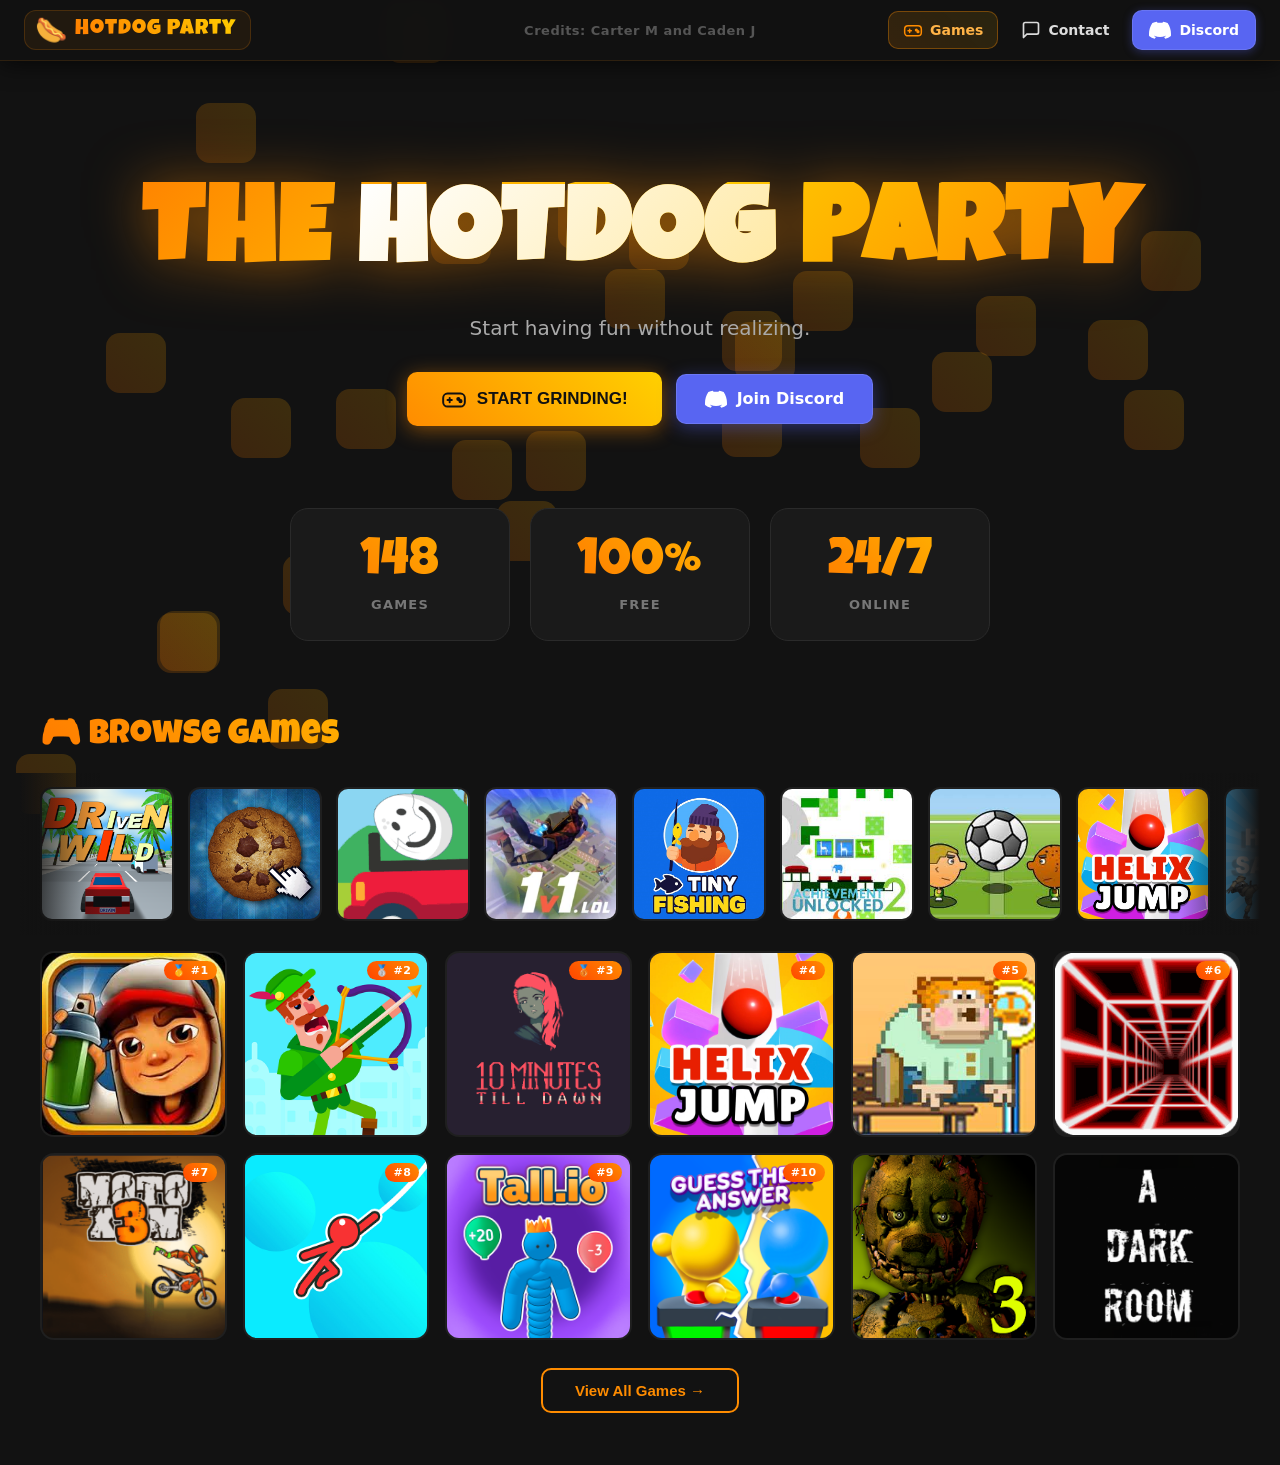
==== commit 65e96516: "e" ====
--- a/index.html
+++ b/index.html
@@ -87,7 +87,7 @@
 
 .section-title{font-family:'Luckiest Guy';font-size:34px;margin:54px 0 20px;background:linear-gradient(45deg,#ff7b00,#ffae00);-webkit-background-clip:text;-webkit-text-fill-color:transparent;display:inline-block;}
 
-.featured-grid{display:grid;grid-template-columns:repeat(auto-fill,minmax(160px,1fr));gap:16px;margin-bottom:28px;}
+.belt-wrapper::before,.belt-wrapper::after{content:'';position:absolute;top:0;bottom:0;width:100px;z-index:2;pointer-events:none;}
 .featured-game{position:relative;aspect-ratio:1/1;border-radius:14px;overflow:hidden;cursor:pointer;background:#1f1f1f;transition:.22s;border:2px solid transparent;}
 .featured-game:hover{transform:scale(1.06);border-color:#ff8c00;box-shadow:0 0 22px rgba(255,140,0,.38);}
 .featured-game img{width:100%;height:100%;object-fit:cover;}
@@ -98,7 +98,8 @@
 .view-all-btn:hover{background:#ff8c00;color:#111;}
 
 /* BELT */
-.belt-wrapper{position:relative;overflow:hidden;margin:0 -40px 54px;padding:10px 0;}
+.belt-wrapper{position:relative;overflow:hidden;margin:0 -40px 0;padding:10px 0;}
+.featured-grid{display:grid;grid-template-columns:repeat(auto-fill,minmax(160px,1fr));gap:16px;margin:16px 0 28px;}
 .belt-wrapper::before,.belt-wrapper::after{content:'';position:absolute;top:0;bottom:0;width:100px;z-index:2;pointer-events:none;}
 .belt-wrapper::before{left:0;background:linear-gradient(to right,#121212 20%,transparent);}
 .belt-wrapper::after{right:0;background:linear-gradient(to left,#121212 20%,transparent);}
@@ -486,7 +487,6 @@
   </div>
   <div class="section-title">🎮 Browse Games</div>
   <div class="belt-wrapper"><div class="belt-track" id="belt-track"></div></div>
-  <div class="section-title">🔥 Featured Games</div>
   <div class="featured-grid" id="featured-games"></div>
   <button class="view-all-btn" onclick="showPage('gamesPage')">View All Games →</button>
 </div>
@@ -520,7 +520,10 @@
       <div class="active-panel">
         <div class="active-header">
           <div class="active-header-title">🔥 Playing Now</div>
-          <div class="active-dot"></div>
+          <div style="display:flex;align-items:center;gap:6px;">
+            <div class="active-dot"></div>
+            <span id="activeCount" style="font-size:12px;font-weight:700;color:#4caf50;">0</span>
+          </div>
         </div>
         <div class="active-list" id="activeList">
           <div class="active-empty">Loading...</div>
@@ -669,41 +672,28 @@
 async function loadActivePlayers() {
   const container = document.getElementById("activeList")
   if (!container) return
-  if (!FB_READY) { container.innerHTML = '<div class="active-empty">No one yet!</div>'; return }
+  if (!FB_READY) { container.innerHTML = '<div class="active-empty">0 people playing right now</div>'; return }
   try {
     const r = await fetch(FB_ACTIVE_URL + ".json")
     const data = await r.json()
-    if (!data) { container.innerHTML = '<div class="active-empty">Be the first to play!</div>'; return }
+    if (!data) {
+      container.innerHTML = `<div style="padding:18px 14px;text-align:center;"><div style="font-family:'Luckiest Guy';font-size:42px;background:linear-gradient(45deg,#ff7b00,#ffae00);-webkit-background-clip:text;-webkit-text-fill-color:transparent;line-height:1;">0</div><div style="font-size:12px;color:#888;margin-top:6px;font-weight:600;">people playing right now</div></div>`
+      return
+    }
 
     const cutoff = Date.now() - 3 * 60 * 1000 // last 3 minutes
     const active = Object.values(data).filter(e => e && e.ts && e.ts > cutoff)
 
-    // Count by game
-    const counts = {}
-    active.forEach(e => {
-      const k = e.path
-      if (!counts[k]) counts[k] = { name: e.game, icon: e.icon, path: e.path, count: 0 }
-      counts[k].count++
-    })
-
-    const sorted = Object.values(counts).sort((a,b) => b.count - a.count).slice(0, 5)
-
-    if (sorted.length === 0) {
-      container.innerHTML = '<div class="active-empty">No one playing right now</div>'
-      return
-    }
-
-    container.innerHTML = sorted.map(e => {
-      const safePath = e.path.replace(/'/g, "\\'")
-      const label = e.count === 1 ? "1 player" : e.count + " players"
-      return `<div class="active-row" onclick="openGame(allGames.find(g=>g.path==='${safePath}'))">
-        <img class="active-icon" src="${e.icon}" alt="${e.name}" onerror="this.style.opacity=0">
-        <div class="active-info">
-          <div class="active-name">${e.name}</div>
-          <div class="active-count">● ${label}</div>
-        </div>
-      </div>`
-    }).join("")
+    // Update total online count in header
+    const countEl = document.getElementById("activeCount")
+    if (countEl) countEl.textContent = active.length + " online"
+
+    const total = active.length
+    const label = total === 1 ? "1 person playing right now" : total + " people playing right now"
+    container.innerHTML = `<div style="padding:18px 14px;text-align:center;">
+      <div style="font-family:'Luckiest Guy';font-size:42px;background:linear-gradient(45deg,#ff7b00,#ffae00);-webkit-background-clip:text;-webkit-text-fill-color:transparent;line-height:1;">${total}</div>
+      <div style="font-size:12px;color:#888;margin-top:6px;font-weight:600;">${total === 1 ? 'person playing right now' : 'people playing right now'}</div>
+    </div>`
   } catch(e) {
     container.innerHTML = '<div class="active-empty">No one playing right now</div>'
   }
@@ -932,7 +922,7 @@
       // Pad to 12 with random games not already in the list
       const usedPaths = new Set(featured.map(g => g.path))
       const rest = shuffle(games.filter(g => !usedPaths.has(g.path)))
-      featured = [...featured, ...rest].slice(0, 10)
+      featured = [...featured, ...rest].slice(0, 12)
       renderFeatured(featured)
     } catch {
       renderFeatured(shuffle(games))
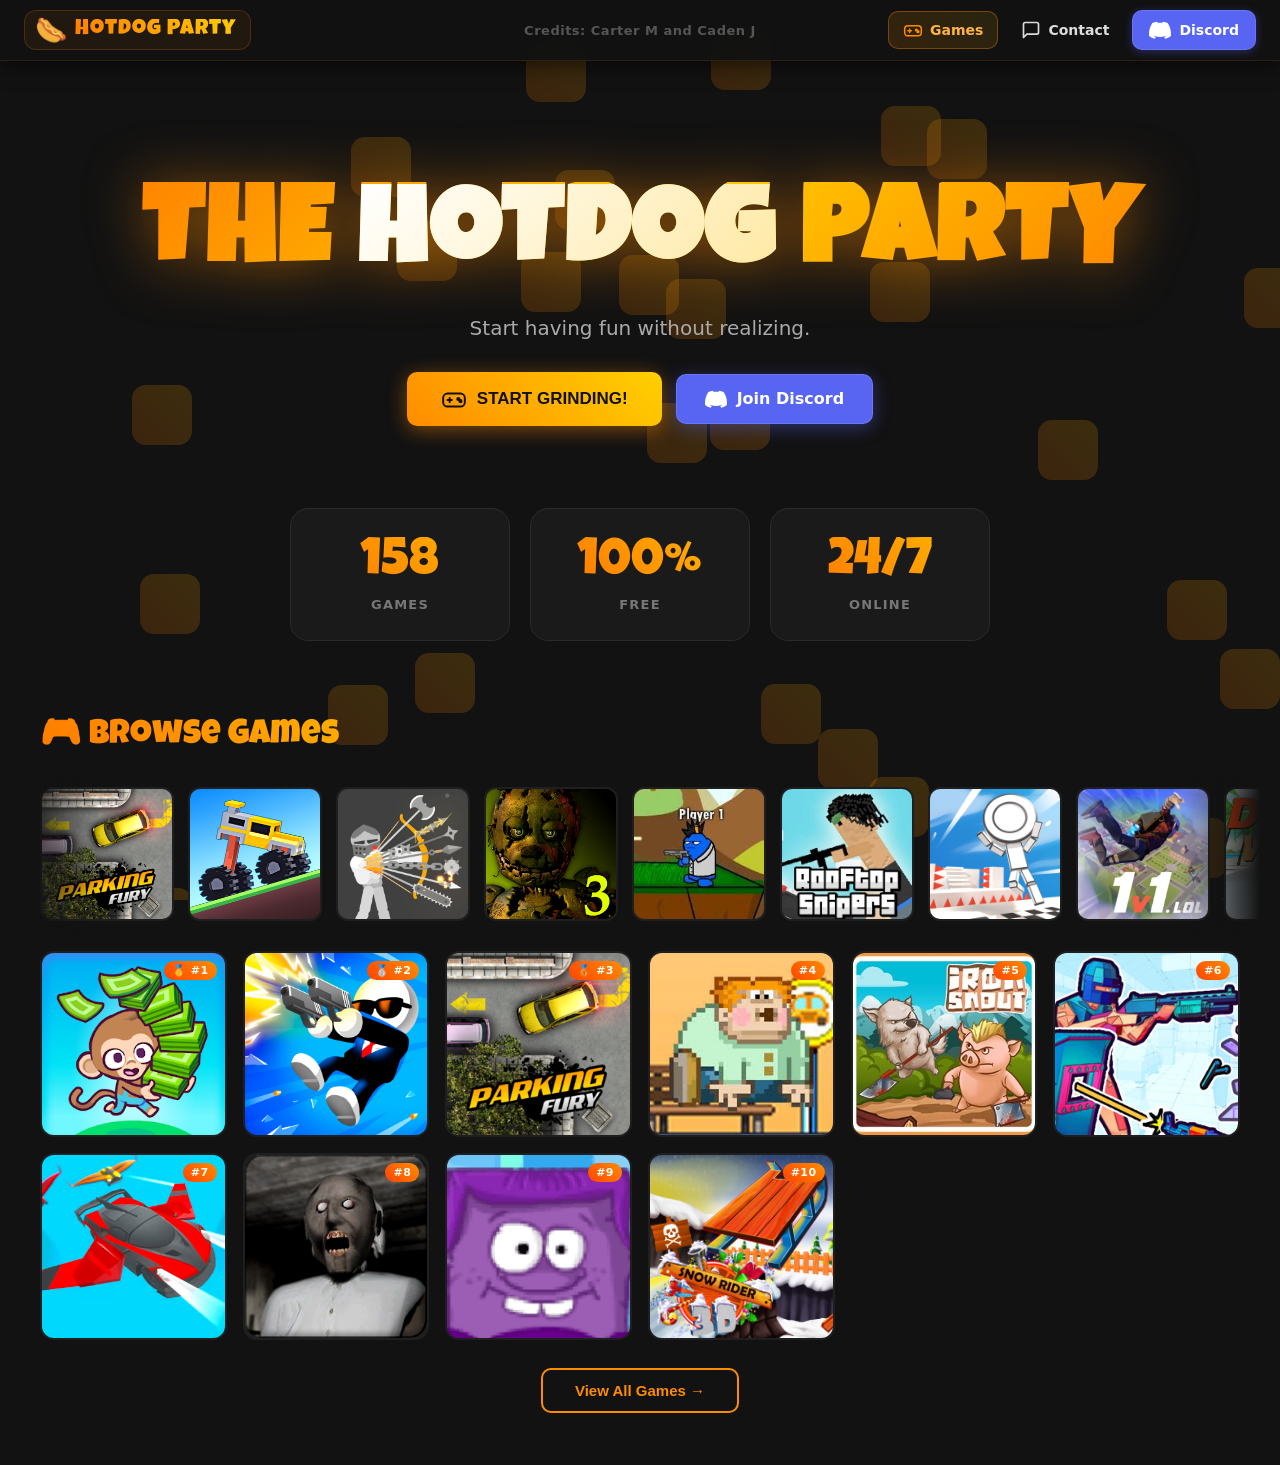
==== commit fb3d8c4d: "e" ====
--- a/index.html
+++ b/index.html
@@ -839,7 +839,7 @@
 function renderFeatured(orderedGames) {
   const container = document.getElementById("featured-games")
   container.innerHTML = ""
-  orderedGames.slice(0, 12).forEach((game, i) => {
+  orderedGames.slice(0, 10).forEach((game, i) => {
     const card = document.createElement("div")
     card.className = "featured-game"
     const badge = i === 0 ? '<div class="hot-badge">🥇 #1</div>'
@@ -919,13 +919,10 @@
           .filter(Boolean)
         featured = sorted
       }
-      // Pad to 12 with random games not already in the list
-      const usedPaths = new Set(featured.map(g => g.path))
-      const rest = shuffle(games.filter(g => !usedPaths.has(g.path)))
-      featured = [...featured, ...rest].slice(0, 12)
+      // Just show top 10, no padding
       renderFeatured(featured)
     } catch {
-      renderFeatured(shuffle(games))
+      renderFeatured(shuffle(games).slice(0, 10))
     }
 
   } catch(e) {
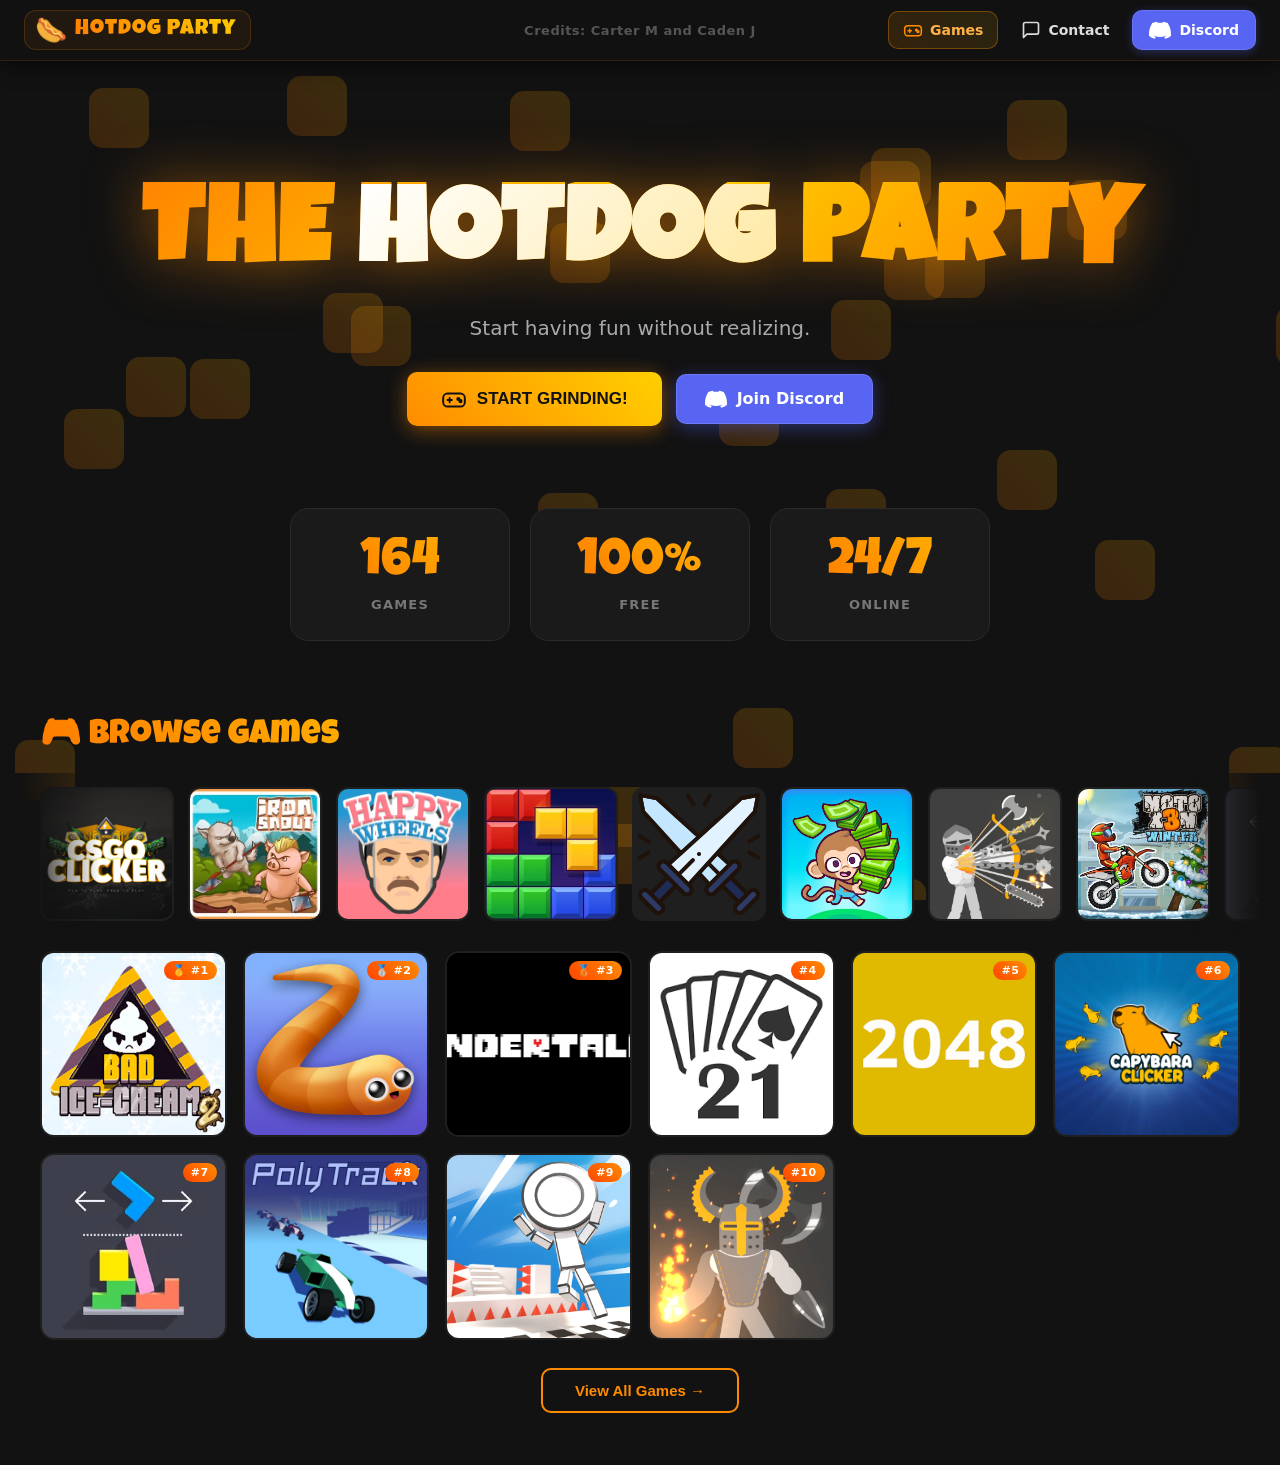
==== commit 5a8b7b8b: "e" ====
--- a/index.html
+++ b/index.html
@@ -599,7 +599,7 @@
         Email us
       </div>
       <div class="contact-email">
-        <span><a href="/cdn-cgi/l/email-protection" class="__cf_email__" data-cfemail="e38b8c97878c84938291979adbd6d7a3848e828a8fcd808c8e">[email&#160;protected]</a></span>
+        <span>hotdogparty854@gmail.com</span>
         <button class="copy-btn" id="copyBtn" onclick="copyEmail()">Copy</button>
       </div>
     </div>
@@ -914,9 +914,9 @@
         const sorted = Object.values(lbData)
           .filter(e => e && e.count && e.path)
           .sort((a, b) => b.count - a.count)
-          .slice(0, 10)
           .map(e => games.find(g => g.path === e.path))
           .filter(Boolean)
+          .slice(0, 10)
         featured = sorted
       }
       // Just show top 10, no padding
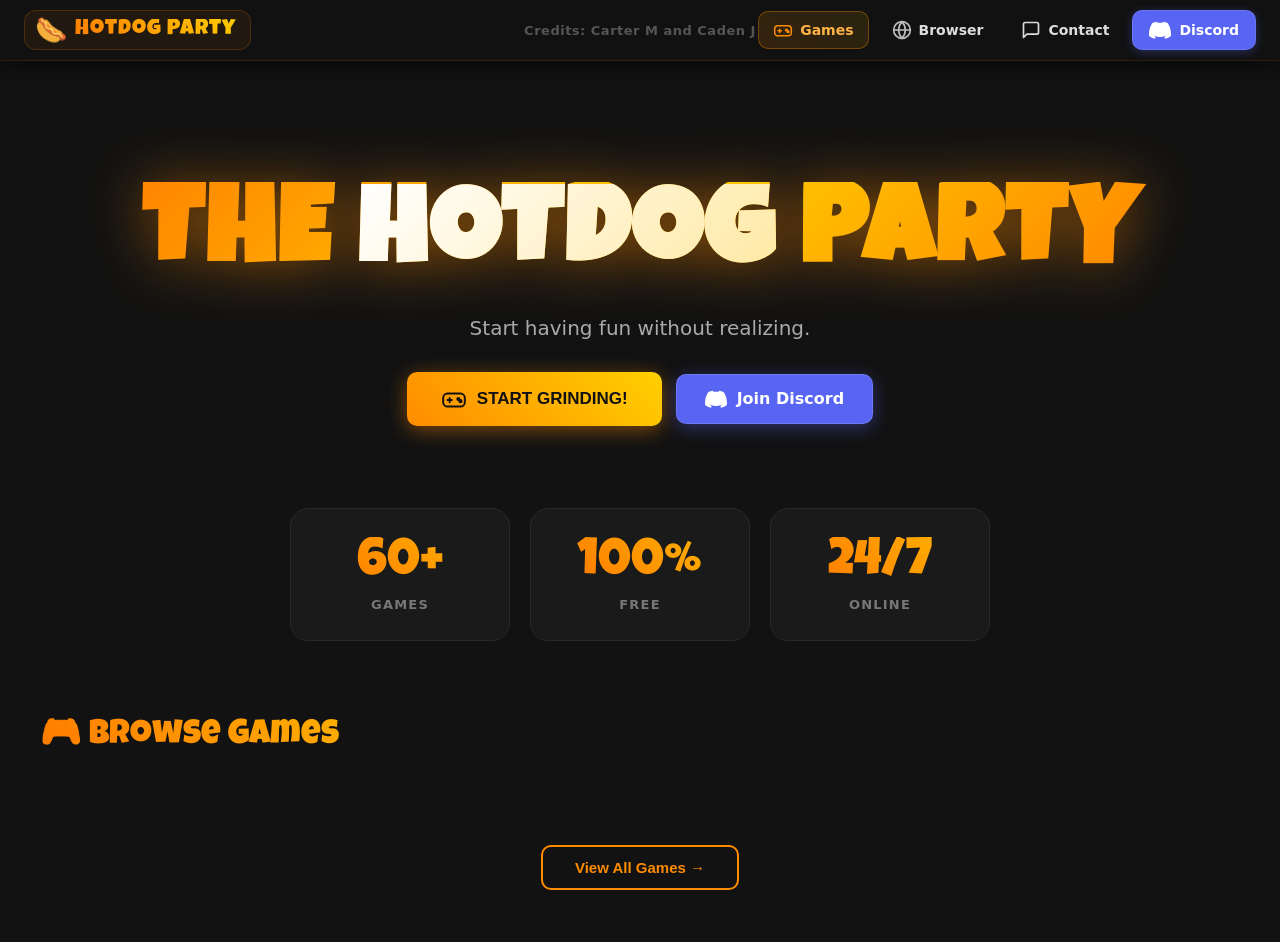
==== commit 6187ce3b: "Update index.html" ====
--- a/index.html
+++ b/index.html
@@ -401,7 +401,110 @@
 position:sticky;top:104px;
 }
 
-/* SCROLL TO TOP */
+/* =====================
+   BROWSER PAGE
+   ===================== */
+#browserPage{padding:0 !important;}
+
+.browser-chrome{
+  background:#161616;
+  border-bottom:1px solid #2a2a2a;
+  padding:10px 16px;
+  display:flex;
+  align-items:center;
+  gap:10px;
+  position:sticky;
+  top:70px;
+  z-index:100;
+}
+
+.browser-nav-btn{
+  display:flex;align-items:center;justify-content:center;
+  width:34px;height:34px;border-radius:8px;
+  border:1px solid #2a2a2a;background:#1e1e1e;
+  color:#aaa;cursor:pointer;transition:.18s;flex-shrink:0;
+}
+.browser-nav-btn:hover{border-color:#ff8c00;color:#ff8c00;}
+.browser-nav-btn svg{width:16px;height:16px;pointer-events:none;}
+
+.browser-url-wrap{
+  flex:1;display:flex;align-items:center;
+  background:#1a1a1a;border:2px solid #2a2a2a;
+  border-radius:10px;padding:0 14px;gap:8px;
+  transition:.2s;
+}
+.browser-url-wrap:focus-within{border-color:#ff8c00;box-shadow:0 0 10px rgba(255,140,0,.25);}
+.browser-url-wrap svg{width:15px;height:15px;color:#555;flex-shrink:0;}
+.browser-url{
+  flex:1;background:none;border:none;outline:none;
+  color:#ddd;font-size:14px;padding:8px 0;
+}
+.browser-url::placeholder{color:#444;}
+.browser-go{
+  padding:6px 16px;background:linear-gradient(45deg,#ff8c00,#ffd000);
+  border:none;border-radius:7px;color:#111;font-weight:800;
+  font-size:13px;cursor:pointer;transition:.2s;flex-shrink:0;
+}
+.browser-go:hover{transform:scale(1.04);box-shadow:0 0 12px rgba(255,140,0,.4);}
+
+.browser-shortcuts{
+  display:flex;gap:8px;padding:12px 16px;
+  background:#141414;border-bottom:1px solid #1e1e1e;
+  flex-wrap:wrap;
+}
+.shortcut-btn{
+  display:flex;align-items:center;gap:7px;
+  padding:6px 14px;background:#1e1e1e;
+  border:1px solid #2a2a2a;border-radius:20px;
+  color:#ccc;font-size:13px;font-weight:600;
+  cursor:pointer;transition:.18s;text-decoration:none;
+}
+.shortcut-btn:hover{border-color:#ff8c00;color:#ff8c00;background:#222;}
+.shortcut-btn img{width:16px;height:16px;border-radius:3px;}
+
+.browser-frame-wrap{
+  position:relative;
+  height:calc(100vh - 185px);
+  background:#0e0e0e;
+}
+.browser-frame-wrap iframe{
+  width:100%;height:100%;border:none;display:block;
+}
+.browser-blocked{
+  display:none;
+  flex-direction:column;align-items:center;justify-content:center;
+  height:100%;gap:16px;color:#555;text-align:center;padding:40px;
+}
+.browser-blocked.show{display:flex;}
+.browser-blocked svg{width:64px;height:64px;opacity:.3;}
+.browser-blocked h3{font-size:22px;color:#666;margin:0;}
+.browser-blocked p{font-size:14px;color:#444;max-width:400px;margin:0;}
+.browser-placeholder{
+  display:flex;flex-direction:column;align-items:center;
+  justify-content:center;height:100%;gap:20px;
+}
+.browser-placeholder-title{
+  font-family:'Luckiest Guy';font-size:32px;
+  background:linear-gradient(45deg,#ff7b00,#ffae00);
+  -webkit-background-clip:text;-webkit-text-fill-color:transparent;
+}
+.browser-placeholder-sub{color:#555;font-size:15px;}
+.browser-shortcuts-big{display:flex;gap:16px;flex-wrap:wrap;justify-content:center;margin-top:10px;}
+.shortcut-big{
+  display:flex;flex-direction:column;align-items:center;gap:8px;
+  width:80px;cursor:pointer;transition:.2s;
+}
+.shortcut-big:hover{transform:translateY(-4px);}
+.shortcut-big-icon{
+  width:56px;height:56px;border-radius:14px;
+  background:#1e1e1e;border:1px solid #2a2a2a;
+  display:flex;align-items:center;justify-content:center;
+  font-size:26px;transition:.2s;
+}
+.shortcut-big:hover .shortcut-big-icon{border-color:#ff8c00;box-shadow:0 0 16px rgba(255,140,0,.3);}
+.shortcut-big-label{font-size:12px;color:#888;font-weight:600;}
+
+
 .scroll-top{
   position:fixed;bottom:28px;right:28px;
   width:46px;height:46px;
@@ -452,6 +555,10 @@
     <div class="nav-btn games-nav-btn" onclick="showPage('gamesPage')">
       <svg viewBox="0 0 24 24" fill="none" stroke="currentColor" stroke-width="1.8" stroke-linecap="round" stroke-linejoin="round" width="20" height="20"><rect x="2" y="7" width="20" height="12" rx="4"/><path d="M8 11v4M6 13h4"/><circle cx="16" cy="12" r="1" fill="currentColor"/><circle cx="18" cy="14" r="1" fill="currentColor"/></svg>
       Games
+    </div>
+    <div class="nav-btn" onclick="showPage('browserPage')">
+      <svg viewBox="0 0 24 24" fill="none" stroke="currentColor" stroke-width="2" stroke-linecap="round" stroke-linejoin="round"><circle cx="12" cy="12" r="10"/><line x1="2" y1="12" x2="22" y2="12"/><path d="M12 2a15.3 15.3 0 0 1 4 10 15.3 15.3 0 0 1-4 10 15.3 15.3 0 0 1-4-10 15.3 15.3 0 0 1 4-10z"/></svg>
+      Browser
     </div>
     <div class="nav-btn" onclick="showPage('contactPage')">
       <svg viewBox="0 0 24 24" fill="none" stroke="white" stroke-width="2" stroke-linecap="round" stroke-linejoin="round"><path d="M21 15a2 2 0 01-2 2H7l-4 4V5a2 2 0 012-2h14a2 2 0 012 2z"/></svg>
@@ -588,6 +695,92 @@
 
 </div>
 
+<!-- BROWSER PAGE -->
+<div id="browserPage" class="page">
+
+  <!-- Chrome bar -->
+  <div class="browser-chrome">
+    <button class="browser-nav-btn" onclick="browserBack()" title="Back">
+      <svg viewBox="0 0 24 24" fill="none" stroke="currentColor" stroke-width="2.5" stroke-linecap="round" stroke-linejoin="round"><polyline points="15 18 9 12 15 6"/></svg>
+    </button>
+    <button class="browser-nav-btn" onclick="browserForward()" title="Forward">
+      <svg viewBox="0 0 24 24" fill="none" stroke="currentColor" stroke-width="2.5" stroke-linecap="round" stroke-linejoin="round"><polyline points="9 18 15 12 9 6"/></svg>
+    </button>
+    <button class="browser-nav-btn" onclick="browserRefresh()" title="Refresh">
+      <svg viewBox="0 0 24 24" fill="none" stroke="currentColor" stroke-width="2" stroke-linecap="round" stroke-linejoin="round"><polyline points="23 4 23 10 17 10"/><path d="M20.49 15a9 9 0 1 1-2.12-9.36L23 10"/></svg>
+    </button>
+    <div class="browser-url-wrap">
+      <svg viewBox="0 0 24 24" fill="none" stroke="currentColor" stroke-width="2"><circle cx="12" cy="12" r="10"/><line x1="2" y1="12" x2="22" y2="12"/><path d="M12 2a15.3 15.3 0 0 1 4 10 15.3 15.3 0 0 1-4 10 15.3 15.3 0 0 1-4-10 15.3 15.3 0 0 1 4-10z"/></svg>
+      <input class="browser-url" id="browserUrl" placeholder="Enter a URL or search..." onkeydown="if(event.key==='Enter')browserGo()">
+    </div>
+    <button class="browser-go" onclick="browserGo()">Go</button>
+    <button class="browser-nav-btn" onclick="browserFullscreen()" title="Fullscreen">
+      <svg viewBox="0 0 24 24" fill="none" stroke="currentColor" stroke-width="2" stroke-linecap="round" stroke-linejoin="round"><polyline points="15 3 21 3 21 9"/><polyline points="9 21 3 21 3 15"/><line x1="21" y1="3" x2="14" y2="10"/><line x1="3" y1="21" x2="10" y2="14"/></svg>
+    </button>
+  </div>
+
+  <!-- Quick shortcuts bar -->
+  <div class="browser-shortcuts">
+    <a class="shortcut-btn" onclick="browserLoad('https://www.youtube.com')"><img src="https://www.google.com/s2/favicons?domain=youtube.com&sz=32"> YouTube</a>
+    <a class="shortcut-btn" onclick="browserLoad('https://www.twitch.tv')"><img src="https://www.google.com/s2/favicons?domain=twitch.tv&sz=32"> Twitch</a>
+    <a class="shortcut-btn" onclick="browserLoad('https://www.google.com')"><img src="https://www.google.com/s2/favicons?domain=google.com&sz=32"> Google</a>
+    <a class="shortcut-btn" onclick="browserLoad('https://www.reddit.com')"><img src="https://www.google.com/s2/favicons?domain=reddit.com&sz=32"> Reddit</a>
+    <a class="shortcut-btn" onclick="browserLoad('https://www.spotify.com')"><img src="https://www.google.com/s2/favicons?domain=spotify.com&sz=32"> Spotify</a>
+    <a class="shortcut-btn" onclick="browserLoad('https://chat.openai.com')"><img src="https://www.google.com/s2/favicons?domain=openai.com&sz=32"> ChatGPT</a>
+    <a class="shortcut-btn" onclick="browserLoad('https://x.com')"><img src="https://www.google.com/s2/favicons?domain=x.com&sz=32"> X</a>
+    <a class="shortcut-btn" onclick="browserLoad('https://www.tiktok.com')"><img src="https://www.google.com/s2/favicons?domain=tiktok.com&sz=32"> TikTok</a>
+  </div>
+
+  <!-- Frame + placeholder + blocked message -->
+  <div class="browser-frame-wrap" id="browserFrameWrap">
+
+    <!-- Placeholder shown before any URL is loaded -->
+    <div class="browser-placeholder" id="browserPlaceholder">
+      <div class="browser-placeholder-title">🌐 Hotdog Browser</div>
+      <div class="browser-placeholder-sub">Type a URL above or pick a shortcut</div>
+      <div class="browser-shortcuts-big">
+        <div class="shortcut-big" onclick="browserLoad('https://www.youtube.com')">
+          <div class="shortcut-big-icon"><img src="https://www.google.com/s2/favicons?domain=youtube.com&sz=64" style="width:32px;height:32px;border-radius:4px;"></div>
+          <div class="shortcut-big-label">YouTube</div>
+        </div>
+        <div class="shortcut-big" onclick="browserLoad('https://www.twitch.tv')">
+          <div class="shortcut-big-icon"><img src="https://www.google.com/s2/favicons?domain=twitch.tv&sz=64" style="width:32px;height:32px;border-radius:4px;"></div>
+          <div class="shortcut-big-label">Twitch</div>
+        </div>
+        <div class="shortcut-big" onclick="browserLoad('https://www.google.com')">
+          <div class="shortcut-big-icon"><img src="https://www.google.com/s2/favicons?domain=google.com&sz=64" style="width:32px;height:32px;border-radius:4px;"></div>
+          <div class="shortcut-big-label">Google</div>
+        </div>
+        <div class="shortcut-big" onclick="browserLoad('https://www.reddit.com')">
+          <div class="shortcut-big-icon"><img src="https://www.google.com/s2/favicons?domain=reddit.com&sz=64" style="width:32px;height:32px;border-radius:4px;"></div>
+          <div class="shortcut-big-label">Reddit</div>
+        </div>
+        <div class="shortcut-big" onclick="browserLoad('https://chat.openai.com')">
+          <div class="shortcut-big-icon"><img src="https://www.google.com/s2/favicons?domain=openai.com&sz=64" style="width:32px;height:32px;border-radius:4px;"></div>
+          <div class="shortcut-big-label">ChatGPT</div>
+        </div>
+        <div class="shortcut-big" onclick="browserLoad('https://www.spotify.com')">
+          <div class="shortcut-big-icon"><img src="https://www.google.com/s2/favicons?domain=spotify.com&sz=64" style="width:32px;height:32px;border-radius:4px;"></div>
+          <div class="shortcut-big-label">Spotify</div>
+        </div>
+      </div>
+    </div>
+
+    <!-- Blocked message -->
+    <div class="browser-blocked" id="browserBlocked">
+      <svg viewBox="0 0 24 24" fill="none" stroke="currentColor" stroke-width="1.5"><circle cx="12" cy="12" r="10"/><line x1="4.93" y1="4.93" x2="19.07" y2="19.07"/></svg>
+      <h3>Site Blocked This Embed</h3>
+      <p id="browserBlockedUrl"></p>
+      <p>This site doesn't allow being embedded. Try opening it directly instead.</p>
+      <a id="browserBlockedLink" href="#" target="_blank" class="gotd-play-btn" style="text-decoration:none;padding:10px 24px;border-radius:9px;">Open in New Tab ↗</a>
+    </div>
+
+    <iframe id="browserFrame" src="" style="display:none;width:100%;height:100%;border:none;"
+      onload="browserFrameLoaded()" onerror="browserFrameError()"></iframe>
+  </div>
+
+</div>
+
 <!-- CONTACT PAGE -->
 <div id="contactPage" class="page">
   <div class="contact-wrap">
@@ -599,7 +792,7 @@
         Email us
       </div>
       <div class="contact-email">
-        <span>hotdogparty854@gmail.com</span>
+        <span><a href="/cdn-cgi/l/email-protection" class="__cf_email__" data-cfemail="274f4853434840574655535e1f121367404a464e4b0944484a">[email&#160;protected]</a></span>
         <button class="copy-btn" id="copyBtn" onclick="copyEmail()">Copy</button>
       </div>
     </div>
@@ -619,7 +812,7 @@
   <svg viewBox="0 0 24 24" fill="none" stroke="currentColor" stroke-width="2.5" stroke-linecap="round" stroke-linejoin="round"><polyline points="18 15 12 9 6 15"/></svg>
 </button>
 
-<script>
+<script data-cfasync="false" src="/cdn-cgi/scripts/5c5dd728/cloudflare-static/email-decode.min.js"></script><script>
 
 let allGames = []
 let currentGame = null
@@ -631,7 +824,124 @@
   window.scrollTo(0, 0)
 }
 
-// ---- GAME OF THE DAY ----
+// ---- BROWSER ----
+let browserHistory = []
+let browserHistoryIndex = -1
+
+function browserLoad(url) {
+  // Add https if missing
+  if (!/^https?:\/\//i.test(url)) {
+    // If it looks like a domain, add https
+    if (url.includes('.') && !url.includes(' ')) {
+      url = 'https://' + url
+    } else {
+      // Treat as Google search
+      url = 'https://www.google.com/search?q=' + encodeURIComponent(url)
+    }
+  }
+
+  document.getElementById('browserUrl').value = url
+  document.getElementById('browserPlaceholder').style.display = 'none'
+  document.getElementById('browserBlocked').classList.remove('show')
+
+  const frame = document.getElementById('browserFrame')
+  frame.style.display = 'block'
+  frame.src = url
+
+  // Track history
+  browserHistory = browserHistory.slice(0, browserHistoryIndex + 1)
+  browserHistory.push(url)
+  browserHistoryIndex = browserHistory.length - 1
+
+  // Detect block after short delay
+  clearTimeout(window._blockTimer)
+  window._blockTimer = setTimeout(() => {
+    try {
+      // If we can access contentDocument it loaded fine, if not it's blocked
+      const doc = frame.contentDocument
+      if (!doc || !doc.location.href || doc.location.href === 'about:blank') {
+        showBlocked(url)
+      }
+    } catch(e) {
+      // Cross-origin means it loaded (blocked sites throw errors too but differently)
+      // We'll just leave it — if it loaded in the iframe it's fine
+    }
+  }, 3000)
+}
+
+function browserFrameLoaded() {
+  const frame = document.getElementById('browserFrame')
+  try {
+    const loc = frame.contentWindow.location.href
+    if (loc && loc !== 'about:blank') {
+      document.getElementById('browserUrl').value = loc
+    }
+  } catch(e) {
+    // Cross-origin, that's fine — it loaded
+  }
+}
+
+function browserFrameError() {
+  const url = document.getElementById('browserUrl').value
+  showBlocked(url)
+}
+
+function showBlocked(url) {
+  const frame = document.getElementById('browserFrame')
+  // Check if frame actually has content before showing blocked
+  try {
+    if (frame.contentDocument && frame.contentDocument.body && frame.contentDocument.body.innerHTML.length > 0) return
+  } catch(e) {}
+  frame.style.display = 'none'
+  const blocked = document.getElementById('browserBlocked')
+  blocked.classList.add('show')
+  document.getElementById('browserBlockedUrl').textContent = url
+  document.getElementById('browserBlockedLink').href = url
+}
+
+function browserGo() {
+  const val = document.getElementById('browserUrl').value.trim()
+  if (val) browserLoad(val)
+}
+
+function browserBack() {
+  if (browserHistoryIndex > 0) {
+    browserHistoryIndex--
+    const url = browserHistory[browserHistoryIndex]
+    document.getElementById('browserUrl').value = url
+    document.getElementById('browserFrame').src = url
+    document.getElementById('browserBlocked').classList.remove('show')
+    document.getElementById('browserFrame').style.display = 'block'
+    document.getElementById('browserPlaceholder').style.display = 'none'
+  }
+}
+
+function browserForward() {
+  if (browserHistoryIndex < browserHistory.length - 1) {
+    browserHistoryIndex++
+    const url = browserHistory[browserHistoryIndex]
+    document.getElementById('browserUrl').value = url
+    document.getElementById('browserFrame').src = url
+    document.getElementById('browserBlocked').classList.remove('show')
+    document.getElementById('browserFrame').style.display = 'block'
+    document.getElementById('browserPlaceholder').style.display = 'none'
+  }
+}
+
+function browserRefresh() {
+  const frame = document.getElementById('browserFrame')
+  if (frame.src && frame.src !== window.location.href) {
+    frame.src = frame.src
+    document.getElementById('browserBlocked').classList.remove('show')
+    frame.style.display = 'block'
+  }
+}
+
+function browserFullscreen() {
+  document.getElementById('browserFrame').requestFullscreen?.()
+}
+
+
 function setupGameOfTheDay(games) {
   if (!games.length) return
   // Use today's date as a deterministic seed — same game for everyone all day
@@ -925,17 +1235,4 @@
       renderFeatured(shuffle(games).slice(0, 10))
     }
 
-  } catch(e) {
-    console.log("Could not load games.json:", e)
-  }
-}
-
-loadGames()
-
-window.addEventListener("scroll", () => {
-  document.getElementById("scrollTopBtn").classList.toggle("visible", window.scrollY > 300)
-})
-
-</script>
-</body>
-</html>+  } catch(e)
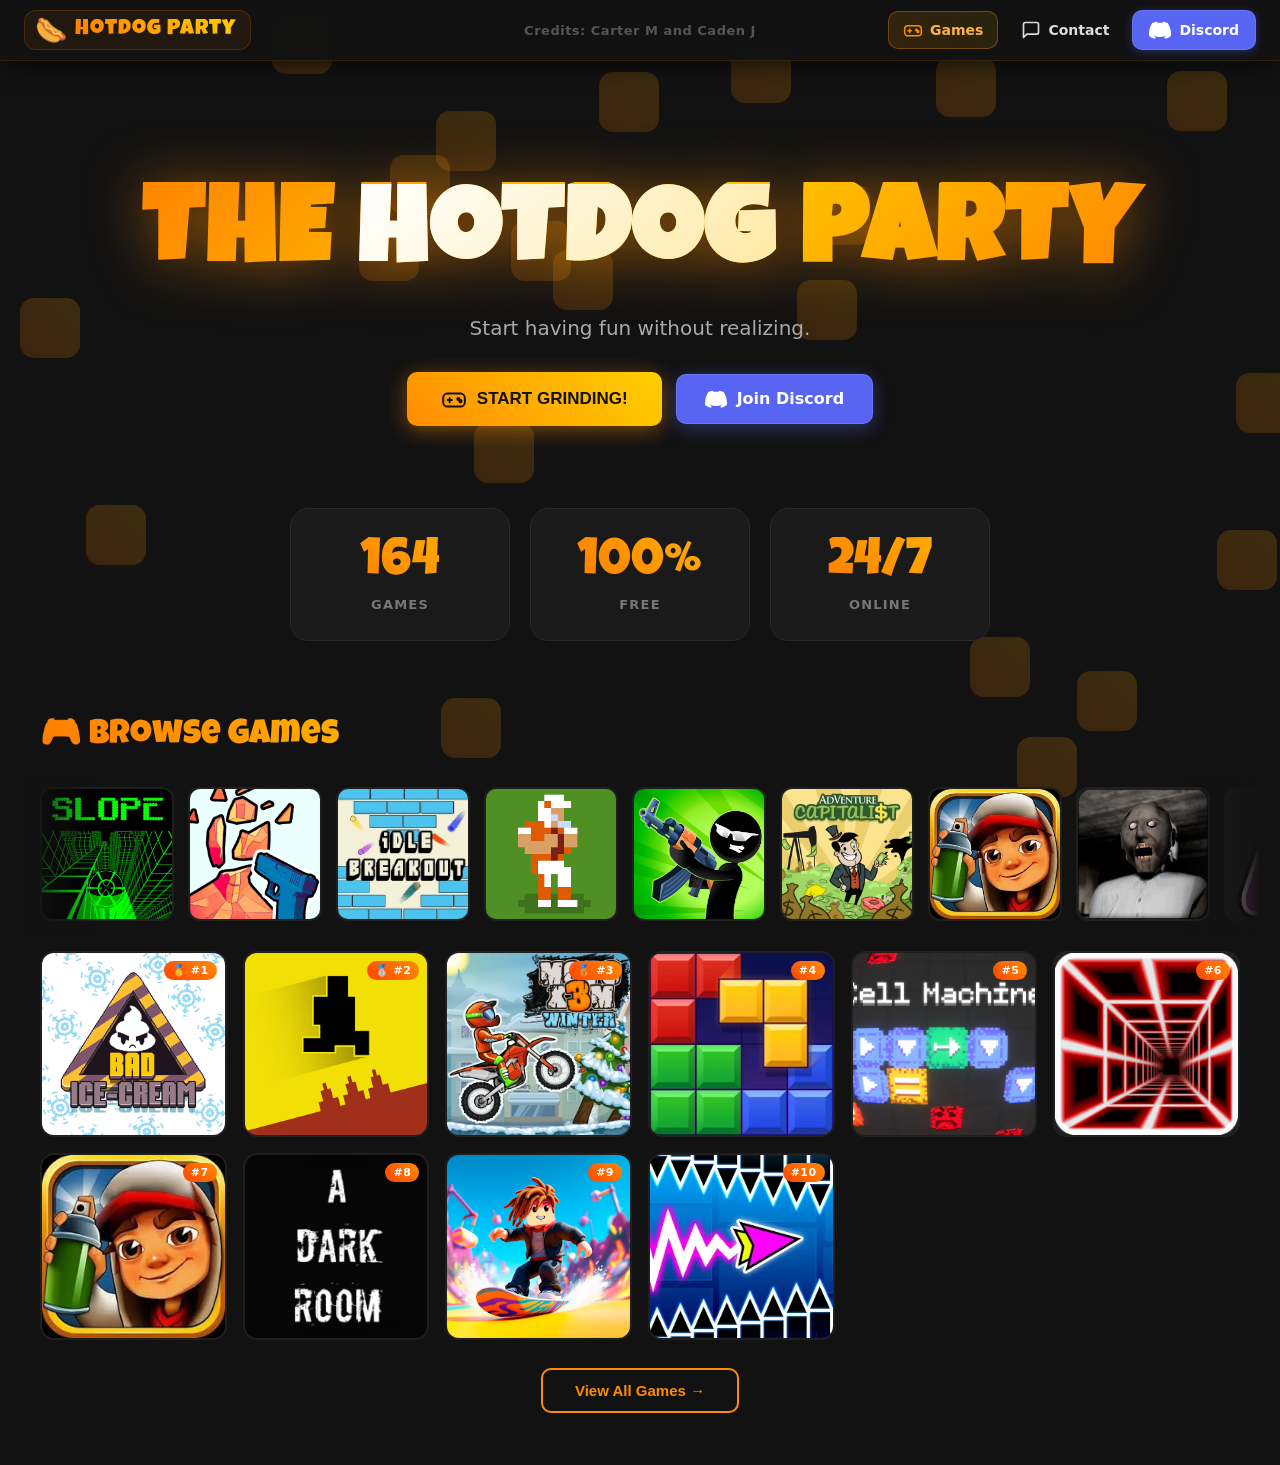
==== commit 9c95c029: "e" ====
--- a/index.html
+++ b/index.html
@@ -401,110 +401,7 @@
 position:sticky;top:104px;
 }
 
-/* =====================
-   BROWSER PAGE
-   ===================== */
-#browserPage{padding:0 !important;}
-
-.browser-chrome{
-  background:#161616;
-  border-bottom:1px solid #2a2a2a;
-  padding:10px 16px;
-  display:flex;
-  align-items:center;
-  gap:10px;
-  position:sticky;
-  top:70px;
-  z-index:100;
-}
-
-.browser-nav-btn{
-  display:flex;align-items:center;justify-content:center;
-  width:34px;height:34px;border-radius:8px;
-  border:1px solid #2a2a2a;background:#1e1e1e;
-  color:#aaa;cursor:pointer;transition:.18s;flex-shrink:0;
-}
-.browser-nav-btn:hover{border-color:#ff8c00;color:#ff8c00;}
-.browser-nav-btn svg{width:16px;height:16px;pointer-events:none;}
-
-.browser-url-wrap{
-  flex:1;display:flex;align-items:center;
-  background:#1a1a1a;border:2px solid #2a2a2a;
-  border-radius:10px;padding:0 14px;gap:8px;
-  transition:.2s;
-}
-.browser-url-wrap:focus-within{border-color:#ff8c00;box-shadow:0 0 10px rgba(255,140,0,.25);}
-.browser-url-wrap svg{width:15px;height:15px;color:#555;flex-shrink:0;}
-.browser-url{
-  flex:1;background:none;border:none;outline:none;
-  color:#ddd;font-size:14px;padding:8px 0;
-}
-.browser-url::placeholder{color:#444;}
-.browser-go{
-  padding:6px 16px;background:linear-gradient(45deg,#ff8c00,#ffd000);
-  border:none;border-radius:7px;color:#111;font-weight:800;
-  font-size:13px;cursor:pointer;transition:.2s;flex-shrink:0;
-}
-.browser-go:hover{transform:scale(1.04);box-shadow:0 0 12px rgba(255,140,0,.4);}
-
-.browser-shortcuts{
-  display:flex;gap:8px;padding:12px 16px;
-  background:#141414;border-bottom:1px solid #1e1e1e;
-  flex-wrap:wrap;
-}
-.shortcut-btn{
-  display:flex;align-items:center;gap:7px;
-  padding:6px 14px;background:#1e1e1e;
-  border:1px solid #2a2a2a;border-radius:20px;
-  color:#ccc;font-size:13px;font-weight:600;
-  cursor:pointer;transition:.18s;text-decoration:none;
-}
-.shortcut-btn:hover{border-color:#ff8c00;color:#ff8c00;background:#222;}
-.shortcut-btn img{width:16px;height:16px;border-radius:3px;}
-
-.browser-frame-wrap{
-  position:relative;
-  height:calc(100vh - 185px);
-  background:#0e0e0e;
-}
-.browser-frame-wrap iframe{
-  width:100%;height:100%;border:none;display:block;
-}
-.browser-blocked{
-  display:none;
-  flex-direction:column;align-items:center;justify-content:center;
-  height:100%;gap:16px;color:#555;text-align:center;padding:40px;
-}
-.browser-blocked.show{display:flex;}
-.browser-blocked svg{width:64px;height:64px;opacity:.3;}
-.browser-blocked h3{font-size:22px;color:#666;margin:0;}
-.browser-blocked p{font-size:14px;color:#444;max-width:400px;margin:0;}
-.browser-placeholder{
-  display:flex;flex-direction:column;align-items:center;
-  justify-content:center;height:100%;gap:20px;
-}
-.browser-placeholder-title{
-  font-family:'Luckiest Guy';font-size:32px;
-  background:linear-gradient(45deg,#ff7b00,#ffae00);
-  -webkit-background-clip:text;-webkit-text-fill-color:transparent;
-}
-.browser-placeholder-sub{color:#555;font-size:15px;}
-.browser-shortcuts-big{display:flex;gap:16px;flex-wrap:wrap;justify-content:center;margin-top:10px;}
-.shortcut-big{
-  display:flex;flex-direction:column;align-items:center;gap:8px;
-  width:80px;cursor:pointer;transition:.2s;
-}
-.shortcut-big:hover{transform:translateY(-4px);}
-.shortcut-big-icon{
-  width:56px;height:56px;border-radius:14px;
-  background:#1e1e1e;border:1px solid #2a2a2a;
-  display:flex;align-items:center;justify-content:center;
-  font-size:26px;transition:.2s;
-}
-.shortcut-big:hover .shortcut-big-icon{border-color:#ff8c00;box-shadow:0 0 16px rgba(255,140,0,.3);}
-.shortcut-big-label{font-size:12px;color:#888;font-weight:600;}
-
-
+/* SCROLL TO TOP */
 .scroll-top{
   position:fixed;bottom:28px;right:28px;
   width:46px;height:46px;
@@ -555,10 +452,6 @@
     <div class="nav-btn games-nav-btn" onclick="showPage('gamesPage')">
       <svg viewBox="0 0 24 24" fill="none" stroke="currentColor" stroke-width="1.8" stroke-linecap="round" stroke-linejoin="round" width="20" height="20"><rect x="2" y="7" width="20" height="12" rx="4"/><path d="M8 11v4M6 13h4"/><circle cx="16" cy="12" r="1" fill="currentColor"/><circle cx="18" cy="14" r="1" fill="currentColor"/></svg>
       Games
-    </div>
-    <div class="nav-btn" onclick="showPage('browserPage')">
-      <svg viewBox="0 0 24 24" fill="none" stroke="currentColor" stroke-width="2" stroke-linecap="round" stroke-linejoin="round"><circle cx="12" cy="12" r="10"/><line x1="2" y1="12" x2="22" y2="12"/><path d="M12 2a15.3 15.3 0 0 1 4 10 15.3 15.3 0 0 1-4 10 15.3 15.3 0 0 1-4-10 15.3 15.3 0 0 1 4-10z"/></svg>
-      Browser
     </div>
     <div class="nav-btn" onclick="showPage('contactPage')">
       <svg viewBox="0 0 24 24" fill="none" stroke="white" stroke-width="2" stroke-linecap="round" stroke-linejoin="round"><path d="M21 15a2 2 0 01-2 2H7l-4 4V5a2 2 0 012-2h14a2 2 0 012 2z"/></svg>
@@ -695,92 +588,6 @@
 
 </div>
 
-<!-- BROWSER PAGE -->
-<div id="browserPage" class="page">
-
-  <!-- Chrome bar -->
-  <div class="browser-chrome">
-    <button class="browser-nav-btn" onclick="browserBack()" title="Back">
-      <svg viewBox="0 0 24 24" fill="none" stroke="currentColor" stroke-width="2.5" stroke-linecap="round" stroke-linejoin="round"><polyline points="15 18 9 12 15 6"/></svg>
-    </button>
-    <button class="browser-nav-btn" onclick="browserForward()" title="Forward">
-      <svg viewBox="0 0 24 24" fill="none" stroke="currentColor" stroke-width="2.5" stroke-linecap="round" stroke-linejoin="round"><polyline points="9 18 15 12 9 6"/></svg>
-    </button>
-    <button class="browser-nav-btn" onclick="browserRefresh()" title="Refresh">
-      <svg viewBox="0 0 24 24" fill="none" stroke="currentColor" stroke-width="2" stroke-linecap="round" stroke-linejoin="round"><polyline points="23 4 23 10 17 10"/><path d="M20.49 15a9 9 0 1 1-2.12-9.36L23 10"/></svg>
-    </button>
-    <div class="browser-url-wrap">
-      <svg viewBox="0 0 24 24" fill="none" stroke="currentColor" stroke-width="2"><circle cx="12" cy="12" r="10"/><line x1="2" y1="12" x2="22" y2="12"/><path d="M12 2a15.3 15.3 0 0 1 4 10 15.3 15.3 0 0 1-4 10 15.3 15.3 0 0 1-4-10 15.3 15.3 0 0 1 4-10z"/></svg>
-      <input class="browser-url" id="browserUrl" placeholder="Enter a URL or search..." onkeydown="if(event.key==='Enter')browserGo()">
-    </div>
-    <button class="browser-go" onclick="browserGo()">Go</button>
-    <button class="browser-nav-btn" onclick="browserFullscreen()" title="Fullscreen">
-      <svg viewBox="0 0 24 24" fill="none" stroke="currentColor" stroke-width="2" stroke-linecap="round" stroke-linejoin="round"><polyline points="15 3 21 3 21 9"/><polyline points="9 21 3 21 3 15"/><line x1="21" y1="3" x2="14" y2="10"/><line x1="3" y1="21" x2="10" y2="14"/></svg>
-    </button>
-  </div>
-
-  <!-- Quick shortcuts bar -->
-  <div class="browser-shortcuts">
-    <a class="shortcut-btn" onclick="browserLoad('https://www.youtube.com')"><img src="https://www.google.com/s2/favicons?domain=youtube.com&sz=32"> YouTube</a>
-    <a class="shortcut-btn" onclick="browserLoad('https://www.twitch.tv')"><img src="https://www.google.com/s2/favicons?domain=twitch.tv&sz=32"> Twitch</a>
-    <a class="shortcut-btn" onclick="browserLoad('https://www.google.com')"><img src="https://www.google.com/s2/favicons?domain=google.com&sz=32"> Google</a>
-    <a class="shortcut-btn" onclick="browserLoad('https://www.reddit.com')"><img src="https://www.google.com/s2/favicons?domain=reddit.com&sz=32"> Reddit</a>
-    <a class="shortcut-btn" onclick="browserLoad('https://www.spotify.com')"><img src="https://www.google.com/s2/favicons?domain=spotify.com&sz=32"> Spotify</a>
-    <a class="shortcut-btn" onclick="browserLoad('https://chat.openai.com')"><img src="https://www.google.com/s2/favicons?domain=openai.com&sz=32"> ChatGPT</a>
-    <a class="shortcut-btn" onclick="browserLoad('https://x.com')"><img src="https://www.google.com/s2/favicons?domain=x.com&sz=32"> X</a>
-    <a class="shortcut-btn" onclick="browserLoad('https://www.tiktok.com')"><img src="https://www.google.com/s2/favicons?domain=tiktok.com&sz=32"> TikTok</a>
-  </div>
-
-  <!-- Frame + placeholder + blocked message -->
-  <div class="browser-frame-wrap" id="browserFrameWrap">
-
-    <!-- Placeholder shown before any URL is loaded -->
-    <div class="browser-placeholder" id="browserPlaceholder">
-      <div class="browser-placeholder-title">🌐 Hotdog Browser</div>
-      <div class="browser-placeholder-sub">Type a URL above or pick a shortcut</div>
-      <div class="browser-shortcuts-big">
-        <div class="shortcut-big" onclick="browserLoad('https://www.youtube.com')">
-          <div class="shortcut-big-icon"><img src="https://www.google.com/s2/favicons?domain=youtube.com&sz=64" style="width:32px;height:32px;border-radius:4px;"></div>
-          <div class="shortcut-big-label">YouTube</div>
-        </div>
-        <div class="shortcut-big" onclick="browserLoad('https://www.twitch.tv')">
-          <div class="shortcut-big-icon"><img src="https://www.google.com/s2/favicons?domain=twitch.tv&sz=64" style="width:32px;height:32px;border-radius:4px;"></div>
-          <div class="shortcut-big-label">Twitch</div>
-        </div>
-        <div class="shortcut-big" onclick="browserLoad('https://www.google.com')">
-          <div class="shortcut-big-icon"><img src="https://www.google.com/s2/favicons?domain=google.com&sz=64" style="width:32px;height:32px;border-radius:4px;"></div>
-          <div class="shortcut-big-label">Google</div>
-        </div>
-        <div class="shortcut-big" onclick="browserLoad('https://www.reddit.com')">
-          <div class="shortcut-big-icon"><img src="https://www.google.com/s2/favicons?domain=reddit.com&sz=64" style="width:32px;height:32px;border-radius:4px;"></div>
-          <div class="shortcut-big-label">Reddit</div>
-        </div>
-        <div class="shortcut-big" onclick="browserLoad('https://chat.openai.com')">
-          <div class="shortcut-big-icon"><img src="https://www.google.com/s2/favicons?domain=openai.com&sz=64" style="width:32px;height:32px;border-radius:4px;"></div>
-          <div class="shortcut-big-label">ChatGPT</div>
-        </div>
-        <div class="shortcut-big" onclick="browserLoad('https://www.spotify.com')">
-          <div class="shortcut-big-icon"><img src="https://www.google.com/s2/favicons?domain=spotify.com&sz=64" style="width:32px;height:32px;border-radius:4px;"></div>
-          <div class="shortcut-big-label">Spotify</div>
-        </div>
-      </div>
-    </div>
-
-    <!-- Blocked message -->
-    <div class="browser-blocked" id="browserBlocked">
-      <svg viewBox="0 0 24 24" fill="none" stroke="currentColor" stroke-width="1.5"><circle cx="12" cy="12" r="10"/><line x1="4.93" y1="4.93" x2="19.07" y2="19.07"/></svg>
-      <h3>Site Blocked This Embed</h3>
-      <p id="browserBlockedUrl"></p>
-      <p>This site doesn't allow being embedded. Try opening it directly instead.</p>
-      <a id="browserBlockedLink" href="#" target="_blank" class="gotd-play-btn" style="text-decoration:none;padding:10px 24px;border-radius:9px;">Open in New Tab ↗</a>
-    </div>
-
-    <iframe id="browserFrame" src="" style="display:none;width:100%;height:100%;border:none;"
-      onload="browserFrameLoaded()" onerror="browserFrameError()"></iframe>
-  </div>
-
-</div>
-
 <!-- CONTACT PAGE -->
 <div id="contactPage" class="page">
   <div class="contact-wrap">
@@ -792,7 +599,7 @@
         Email us
       </div>
       <div class="contact-email">
-        <span><a href="/cdn-cgi/l/email-protection" class="__cf_email__" data-cfemail="274f4853434840574655535e1f121367404a464e4b0944484a">[email&#160;protected]</a></span>
+        <span>hotdogparty854@gmail.com</span>
         <button class="copy-btn" id="copyBtn" onclick="copyEmail()">Copy</button>
       </div>
     </div>
@@ -812,7 +619,7 @@
   <svg viewBox="0 0 24 24" fill="none" stroke="currentColor" stroke-width="2.5" stroke-linecap="round" stroke-linejoin="round"><polyline points="18 15 12 9 6 15"/></svg>
 </button>
 
-<script data-cfasync="false" src="/cdn-cgi/scripts/5c5dd728/cloudflare-static/email-decode.min.js"></script><script>
+<script>
 
 let allGames = []
 let currentGame = null
@@ -824,124 +631,7 @@
   window.scrollTo(0, 0)
 }
 
-// ---- BROWSER ----
-let browserHistory = []
-let browserHistoryIndex = -1
-
-function browserLoad(url) {
-  // Add https if missing
-  if (!/^https?:\/\//i.test(url)) {
-    // If it looks like a domain, add https
-    if (url.includes('.') && !url.includes(' ')) {
-      url = 'https://' + url
-    } else {
-      // Treat as Google search
-      url = 'https://www.google.com/search?q=' + encodeURIComponent(url)
-    }
-  }
-
-  document.getElementById('browserUrl').value = url
-  document.getElementById('browserPlaceholder').style.display = 'none'
-  document.getElementById('browserBlocked').classList.remove('show')
-
-  const frame = document.getElementById('browserFrame')
-  frame.style.display = 'block'
-  frame.src = url
-
-  // Track history
-  browserHistory = browserHistory.slice(0, browserHistoryIndex + 1)
-  browserHistory.push(url)
-  browserHistoryIndex = browserHistory.length - 1
-
-  // Detect block after short delay
-  clearTimeout(window._blockTimer)
-  window._blockTimer = setTimeout(() => {
-    try {
-      // If we can access contentDocument it loaded fine, if not it's blocked
-      const doc = frame.contentDocument
-      if (!doc || !doc.location.href || doc.location.href === 'about:blank') {
-        showBlocked(url)
-      }
-    } catch(e) {
-      // Cross-origin means it loaded (blocked sites throw errors too but differently)
-      // We'll just leave it — if it loaded in the iframe it's fine
-    }
-  }, 3000)
-}
-
-function browserFrameLoaded() {
-  const frame = document.getElementById('browserFrame')
-  try {
-    const loc = frame.contentWindow.location.href
-    if (loc && loc !== 'about:blank') {
-      document.getElementById('browserUrl').value = loc
-    }
-  } catch(e) {
-    // Cross-origin, that's fine — it loaded
-  }
-}
-
-function browserFrameError() {
-  const url = document.getElementById('browserUrl').value
-  showBlocked(url)
-}
-
-function showBlocked(url) {
-  const frame = document.getElementById('browserFrame')
-  // Check if frame actually has content before showing blocked
-  try {
-    if (frame.contentDocument && frame.contentDocument.body && frame.contentDocument.body.innerHTML.length > 0) return
-  } catch(e) {}
-  frame.style.display = 'none'
-  const blocked = document.getElementById('browserBlocked')
-  blocked.classList.add('show')
-  document.getElementById('browserBlockedUrl').textContent = url
-  document.getElementById('browserBlockedLink').href = url
-}
-
-function browserGo() {
-  const val = document.getElementById('browserUrl').value.trim()
-  if (val) browserLoad(val)
-}
-
-function browserBack() {
-  if (browserHistoryIndex > 0) {
-    browserHistoryIndex--
-    const url = browserHistory[browserHistoryIndex]
-    document.getElementById('browserUrl').value = url
-    document.getElementById('browserFrame').src = url
-    document.getElementById('browserBlocked').classList.remove('show')
-    document.getElementById('browserFrame').style.display = 'block'
-    document.getElementById('browserPlaceholder').style.display = 'none'
-  }
-}
-
-function browserForward() {
-  if (browserHistoryIndex < browserHistory.length - 1) {
-    browserHistoryIndex++
-    const url = browserHistory[browserHistoryIndex]
-    document.getElementById('browserUrl').value = url
-    document.getElementById('browserFrame').src = url
-    document.getElementById('browserBlocked').classList.remove('show')
-    document.getElementById('browserFrame').style.display = 'block'
-    document.getElementById('browserPlaceholder').style.display = 'none'
-  }
-}
-
-function browserRefresh() {
-  const frame = document.getElementById('browserFrame')
-  if (frame.src && frame.src !== window.location.href) {
-    frame.src = frame.src
-    document.getElementById('browserBlocked').classList.remove('show')
-    frame.style.display = 'block'
-  }
-}
-
-function browserFullscreen() {
-  document.getElementById('browserFrame').requestFullscreen?.()
-}
-
-
+// ---- GAME OF THE DAY ----
 function setupGameOfTheDay(games) {
   if (!games.length) return
   // Use today's date as a deterministic seed — same game for everyone all day
@@ -1235,4 +925,17 @@
       renderFeatured(shuffle(games).slice(0, 10))
     }
 
-  } catch(e)+  } catch(e) {
+    console.log("Could not load games.json:", e)
+  }
+}
+
+loadGames()
+
+window.addEventListener("scroll", () => {
+  document.getElementById("scrollTopBtn").classList.toggle("visible", window.scrollY > 300)
+})
+
+</script>
+</body>
+</html>
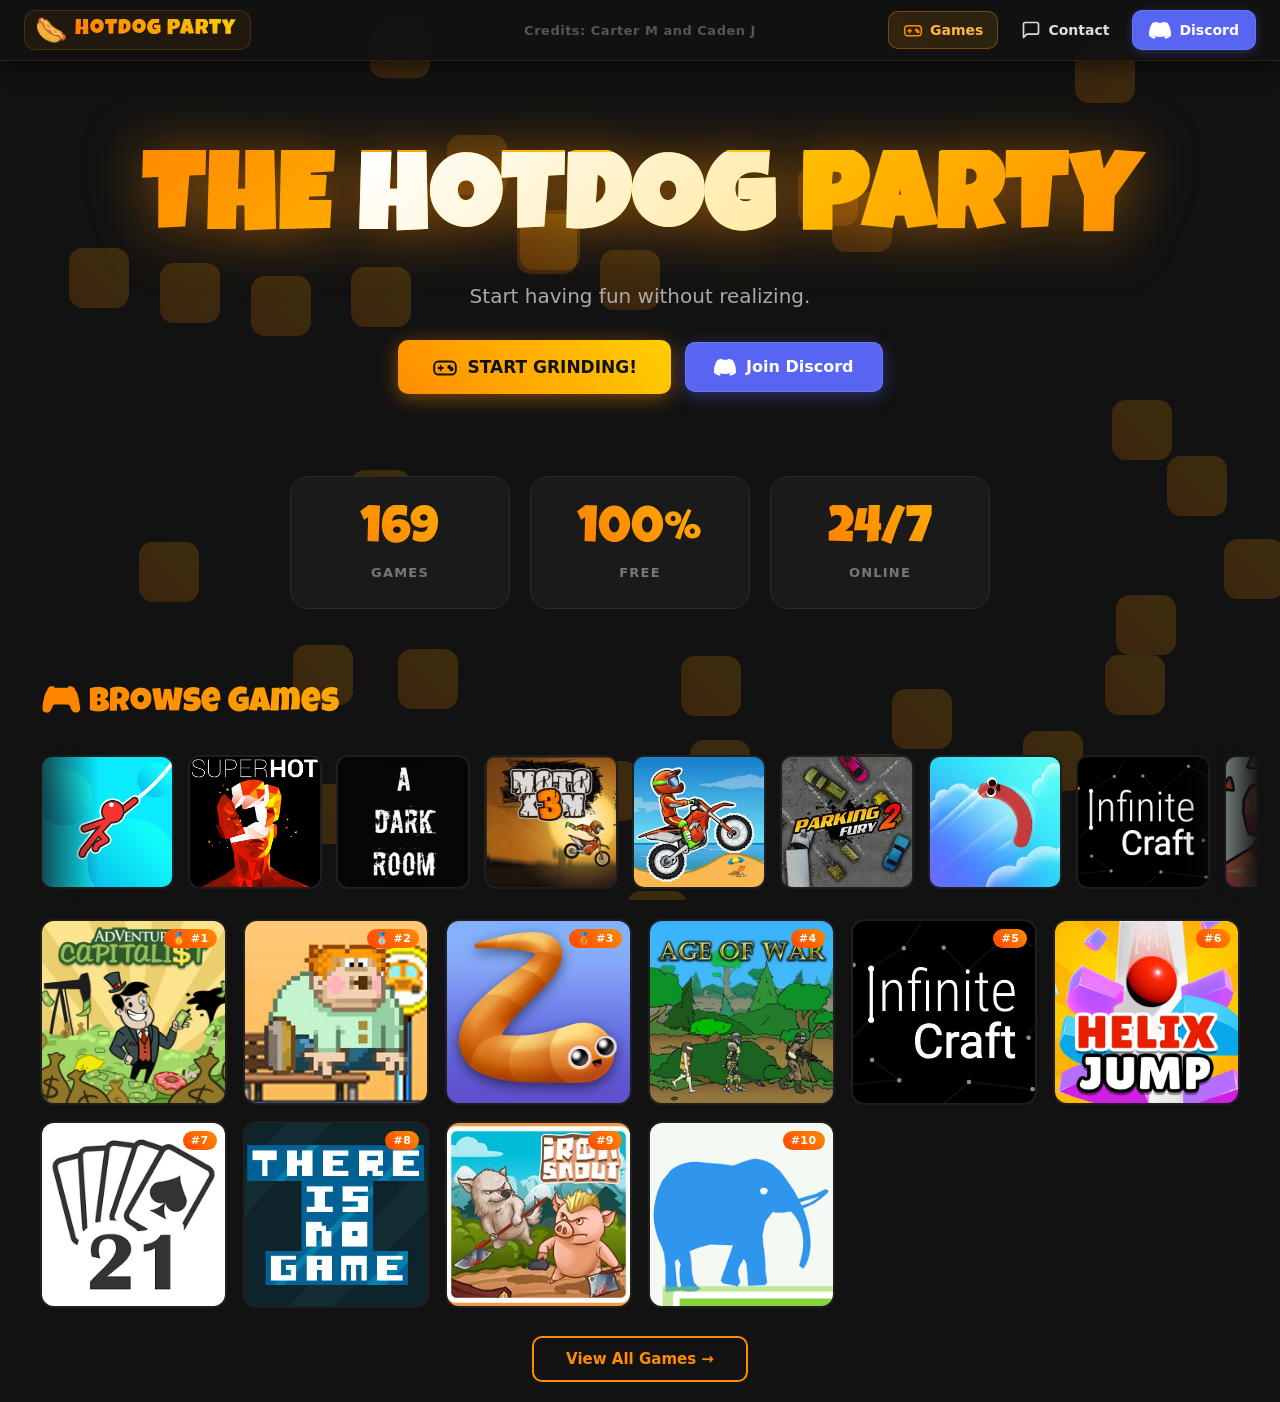
==== commit 7950390a: "e" ====
--- a/index.html
+++ b/index.html
@@ -6,37 +6,15 @@
 <link rel="icon" href="favicon.png">
 <link href="https://fonts.googleapis.com/css2?family=Luckiest+Guy&display=swap" rel="stylesheet">
 <style>
-
-body{
-margin:0;padding-top:90px;
-font-family:"Segoe UI",system-ui,sans-serif;
-background:#121212;color:white;overflow-x:hidden;
-}
-
+body{margin:0;padding-top:90px;font-family:"Segoe UI",system-ui,sans-serif;background:#121212;color:white;overflow-x:hidden;}
 .bg{position:fixed;top:0;left:0;width:100%;height:100%;z-index:-1;overflow:hidden;}
-
-.shape{
-position:absolute;width:60px;height:60px;
-background:linear-gradient(45deg,#ff7b00,#ffae00);
-opacity:.18;border-radius:14px;animation:float 18s linear infinite;
-}
-
-@keyframes float{
-0%{transform:translateY(0) rotate(0)}
-50%{transform:translateY(-70px) rotate(180deg)}
-100%{transform:translateY(0) rotate(360deg)}
-}
+.shape{position:absolute;width:60px;height:60px;background:linear-gradient(45deg,#ff7b00,#ffae00);opacity:.18;border-radius:14px;animation:float 18s linear infinite;}
+@keyframes float{0%{transform:translateY(0) rotate(0)}50%{transform:translateY(-70px) rotate(180deg)}100%{transform:translateY(0) rotate(360deg)}}
 
 /* TOPBAR */
-.topbar{
-position:fixed;top:0;left:0;width:100%;
-background:rgba(18,18,18,.97);backdrop-filter:blur(12px);
-padding:10px 24px;display:flex;align-items:center;justify-content:space-between;
-box-shadow:0 2px 24px rgba(0,0,0,.7);box-sizing:border-box;z-index:1000;
-border-bottom:1px solid rgba(255,140,0,.12);
-}
+.topbar{position:fixed;top:0;left:0;width:100%;background:rgba(18,18,18,.97);backdrop-filter:blur(12px);padding:10px 24px;display:flex;align-items:center;justify-content:space-between;box-shadow:0 2px 24px rgba(0,0,0,.7);box-sizing:border-box;z-index:1000;border-bottom:1px solid rgba(255,140,0,.12);}
 .top-center{position:absolute;left:50%;transform:translateX(-50%);font-size:13px;font-weight:600;color:#555;pointer-events:none;letter-spacing:.5px;}
-.top-left{display:flex;align-items:center;cursor:pointer;background:rgba(255,140,0,.07);border:1px solid rgba(255,140,0,.18);border-radius:12px;padding:6px 14px 6px 10px;transition:.2s;}
+.top-left{display:flex;align-items:center;cursor:pointer;background:rgba(255,140,0,.07);border:1px solid rgba(255,140,0,.18);border-radius:12px;padding:6px 14px 6px 10px;transition:.2s;text-decoration:none;}
 .top-left:hover{background:rgba(255,140,0,.14);border-color:rgba(255,140,0,.35);box-shadow:0 0 14px rgba(255,140,0,.15);}
 .logo-emoji{font-size:26px;animation:bounce 2s infinite;line-height:1;margin-right:8px;}
 @keyframes bounce{0%,100%{transform:translateY(0)}50%{transform:translateY(-5px)}}
@@ -45,27 +23,12 @@
 .nav-btn{display:flex;align-items:center;gap:7px;padding:8px 14px;border-radius:10px;text-decoration:none;color:#ddd;font-weight:600;font-size:14px;transition:.2s;cursor:pointer;border:1px solid transparent;}
 .nav-btn:hover{background:#1e1e1e;border-color:#333;color:white;}
 .nav-btn svg{width:20px;height:20px;opacity:.85;}
-.games-nav-btn{
-  background:linear-gradient(45deg,rgba(255,140,0,.15),rgba(255,200,0,.1));
-  border-color:rgba(255,140,0,.35) !important;
-  color:#ffb347;
-  font-weight:700;
-}
+.games-nav-btn{background:linear-gradient(45deg,rgba(255,140,0,.15),rgba(255,200,0,.1));border-color:rgba(255,140,0,.35)!important;color:#ffb347;font-weight:700;}
 .games-nav-btn svg{opacity:1;color:#ff8c00;}
-.games-nav-btn:hover{
-  background:linear-gradient(45deg,rgba(255,140,0,.28),rgba(255,200,0,.18)) !important;
-  border-color:#ff8c00 !important;
-  color:#ffd000 !important;
-  box-shadow:0 0 14px rgba(255,140,0,.3);
-}
-.games-nav-btn:hover svg{color:#ffd000;}
+.games-nav-btn:hover{background:linear-gradient(45deg,rgba(255,140,0,.28),rgba(255,200,0,.18))!important;border-color:#ff8c00!important;color:#ffd000!important;box-shadow:0 0 14px rgba(255,140,0,.3);}
 .discord-btn{display:flex;align-items:center;gap:8px;background:#5865F2;padding:8px 16px;border-radius:10px;color:white;text-decoration:none;font-weight:700;font-size:14px;border:1px solid rgba(255,255,255,.1);transition:.2s;box-shadow:0 2px 10px rgba(88,101,242,.35);}
 .discord-btn svg{width:22px;height:22px;}
 .discord-btn:hover{background:#ff8c00;box-shadow:0 0 16px rgba(255,140,0,.5);}
-
-/* PAGES */
-.page{display:none;padding:32px 40px;}
-.active{display:block;}
 
 /* HOME */
 .hero{text-align:center;padding:60px 20px 30px;}
@@ -73,7 +36,7 @@
 .hero h1 .white{background:linear-gradient(135deg,#ffffff,#ffe8a0);-webkit-background-clip:text;-webkit-text-fill-color:transparent;}
 .hero p{font-size:20px;color:#aaa;margin:18px 0 32px;}
 .hero-btns{display:flex;gap:14px;justify-content:center;flex-wrap:wrap;align-items:center;}
-.start-btn{display:inline-flex;align-items:center;padding:14px 34px;border:none;background:linear-gradient(45deg,#ff8c00,#ffd000);color:#111;font-weight:900;font-size:17px;border-radius:10px;cursor:pointer;transition:.2s;box-shadow:0 4px 20px rgba(255,140,0,.45);}
+.start-btn{display:inline-flex;align-items:center;padding:14px 34px;border:none;background:linear-gradient(45deg,#ff8c00,#ffd000);color:#111;font-weight:900;font-size:17px;border-radius:10px;cursor:pointer;transition:.2s;box-shadow:0 4px 20px rgba(255,140,0,.45);text-decoration:none;}
 .start-btn:hover{transform:scale(1.06);box-shadow:0 6px 28px rgba(255,140,0,.65);}
 .discord-hero-btn{display:inline-flex;align-items:center;gap:10px;padding:13px 28px;background:#5865F2;border:1px solid rgba(255,255,255,.12);border-radius:10px;color:#fff;font-weight:800;font-size:16px;text-decoration:none;transition:.2s;box-shadow:0 4px 18px rgba(88,101,242,.4);}
 .discord-hero-btn svg{width:22px;height:22px;flex-shrink:0;}
@@ -85,357 +48,39 @@
 .stat-num{font-family:'Luckiest Guy';font-size:52px;background:linear-gradient(45deg,#ff7b00,#ffae00);-webkit-background-clip:text;-webkit-text-fill-color:transparent;line-height:1;}
 .stat-label{font-size:13px;color:#777;margin-top:8px;font-weight:700;text-transform:uppercase;letter-spacing:1.2px;}
 
-.section-title{font-family:'Luckiest Guy';font-size:34px;margin:54px 0 20px;background:linear-gradient(45deg,#ff7b00,#ffae00);-webkit-background-clip:text;-webkit-text-fill-color:transparent;display:inline-block;}
-
-.belt-wrapper::before,.belt-wrapper::after{content:'';position:absolute;top:0;bottom:0;width:100px;z-index:2;pointer-events:none;}
-.featured-game{position:relative;aspect-ratio:1/1;border-radius:14px;overflow:hidden;cursor:pointer;background:#1f1f1f;transition:.22s;border:2px solid transparent;}
-.featured-game:hover{transform:scale(1.06);border-color:#ff8c00;box-shadow:0 0 22px rgba(255,140,0,.38);}
-.featured-game img{width:100%;height:100%;object-fit:cover;}
-.featured-game .ftitle{position:absolute;bottom:0;width:100%;text-align:center;background:linear-gradient(to top,rgba(0,0,0,.88) 0%,rgba(0,0,0,.45) 50%,rgba(0,0,0,0) 100%);padding:32px 8px 10px;opacity:0;transition:.25s;font-weight:600;font-size:14px;box-sizing:border-box;}
-.featured-game:hover .ftitle{opacity:1;}
-.hot-badge{position:absolute;top:8px;right:8px;background:linear-gradient(45deg,#ff4500,#ff8c00);color:white;font-size:11px;font-weight:800;padding:3px 8px;border-radius:20px;text-transform:uppercase;letter-spacing:.5px;white-space:nowrap;}
-.view-all-btn{display:block;width:fit-content;margin:8px auto 20px;padding:12px 32px;border:2px solid #ff8c00;background:transparent;color:#ff8c00;font-weight:700;font-size:15px;border-radius:10px;cursor:pointer;transition:.2s;}
-.view-all-btn:hover{background:#ff8c00;color:#111;}
+.section-title{font-family:'Luckiest Guy';font-size:34px;margin:54px 0 20px;background:linear-gradient(45deg,#ff7b00,#ffae00);-webkit-background-clip:text;-webkit-text-fill-color:transparent;display:inline-block;padding:0 40px;}
 
 /* BELT */
-.belt-wrapper{position:relative;overflow:hidden;margin:0 -40px 0;padding:10px 0;}
-.featured-grid{display:grid;grid-template-columns:repeat(auto-fill,minmax(160px,1fr));gap:16px;margin:16px 0 28px;}
+.belt-wrapper{position:relative;overflow:hidden;margin:0;padding:10px 0;}
 .belt-wrapper::before,.belt-wrapper::after{content:'';position:absolute;top:0;bottom:0;width:100px;z-index:2;pointer-events:none;}
 .belt-wrapper::before{left:0;background:linear-gradient(to right,#121212 20%,transparent);}
 .belt-wrapper::after{right:0;background:linear-gradient(to left,#121212 20%,transparent);}
 .belt-track{display:flex;gap:14px;width:max-content;animation:beltScroll 80s linear infinite;padding:4px 40px;}
 .belt-wrapper:hover .belt-track{animation-play-state:paused;}
 @keyframes beltScroll{0%{transform:translateX(0)}100%{transform:translateX(-50%)}}
-.belt-card{position:relative;width:130px;height:130px;border-radius:12px;overflow:hidden;cursor:pointer;background:#1f1f1f;flex-shrink:0;transition:.2s;border:2px solid transparent;}
+.belt-card{position:relative;width:130px;height:130px;border-radius:12px;overflow:hidden;cursor:pointer;background:#1f1f1f;flex-shrink:0;transition:.2s;border:2px solid transparent;text-decoration:none;display:block;}
 .belt-card:hover{transform:scale(1.08);border-color:#ff8c00;box-shadow:0 0 16px rgba(255,140,0,.4);}
 .belt-card img{width:100%;height:100%;object-fit:cover;}
-.belt-title{position:absolute;bottom:0;width:100%;text-align:center;background:linear-gradient(to top,rgba(0,0,0,.88) 0%,rgba(0,0,0,.45) 60%,rgba(0,0,0,0) 100%);padding:26px 6px 7px;opacity:0;transition:.22s;font-size:12px;font-weight:600;box-sizing:border-box;}
+.belt-title{position:absolute;bottom:0;width:100%;text-align:center;background:linear-gradient(to top,rgba(0,0,0,.88) 0%,rgba(0,0,0,.45) 60%,rgba(0,0,0,0) 100%);padding:26px 6px 7px;opacity:0;transition:.22s;font-size:12px;font-weight:600;box-sizing:border-box;color:white;}
 .belt-card:hover .belt-title{opacity:1;}
 
-/* =====================
-   GAMES PAGE
-   ===================== */
-#gamesPage{padding:24px 0 0 0;}
-
-/* BROWSE VIEW — center column + right leaderboard */
-.games-layout{
-  display:flex;
-  justify-content:center;
-  align-items:start;
-  gap:24px;
-  padding:0 24px;
-}
-
-/* center content */
-.games-center{
-  flex:0 1 900px;
-  min-width:0;
-}
-
-/* right leaderboard */
-.games-right{
-  flex:0 0 240px;
-  position:sticky;
-  top:104px;
-}
-
-/* LEFT PANEL */
-.games-left{
-  flex:0 0 220px;
-  position:sticky;
-  top:104px;
-  display:flex;
-  flex-direction:column;
-  gap:14px;
-}
-
-/* Game of the Day */
-.gotd-panel{
-  background:#1a1a1a;
-  border:1px solid #2a2a2a;
-  border-radius:16px;
-  overflow:hidden;
-}
-.gotd-header{
-  padding:12px 14px;
-  background:#161616;
-  border-bottom:1px solid #2a2a2a;
-  display:flex;align-items:center;gap:8px;
-}
-.gotd-header-title{
-  font-family:'Luckiest Guy';font-size:16px;
-  background:linear-gradient(45deg,#ff7b00,#ffae00);
-  -webkit-background-clip:text;-webkit-text-fill-color:transparent;
-  letter-spacing:1px;
-}
-.gotd-body{padding:12px;}
-.gotd-img-wrap{
-  position:relative;width:100%;aspect-ratio:1/1;
-  border-radius:10px;overflow:hidden;
-  cursor:pointer;margin-bottom:10px;
-  border:2px solid transparent;transition:.2s;
-}
-.gotd-img-wrap:hover{border-color:#ff8c00;box-shadow:0 0 18px rgba(255,140,0,.35);}
-.gotd-img-wrap img{width:100%;height:100%;object-fit:cover;}
-.gotd-name{font-size:14px;font-weight:700;color:#ddd;margin-bottom:8px;white-space:nowrap;overflow:hidden;text-overflow:ellipsis;}
-.gotd-play-btn{
-  width:100%;padding:9px;
-  background:linear-gradient(45deg,#ff8c00,#ffd000);
-  border:none;border-radius:9px;
-  color:#111;font-weight:900;font-size:13px;
-  cursor:pointer;transition:.2s;
-}
-.gotd-play-btn:hover{transform:scale(1.03);box-shadow:0 4px 16px rgba(255,140,0,.5);}
-.gotd-date{font-size:11px;color:#555;margin-bottom:8px;}
-
-/* Active Players */
-.active-panel{
-  background:#1a1a1a;
-  border:1px solid #2a2a2a;
-  border-radius:16px;
-  overflow:hidden;
-}
-.active-header{
-  padding:12px 14px;
-  background:#161616;
-  border-bottom:1px solid #2a2a2a;
-  display:flex;align-items:center;gap:8px;
-}
-.active-header-title{
-  font-family:'Luckiest Guy';font-size:16px;
-  background:linear-gradient(45deg,#ff7b00,#ffae00);
-  -webkit-background-clip:text;-webkit-text-fill-color:transparent;
-  letter-spacing:1px;flex:1;
-}
-.active-dot{
-  width:8px;height:8px;border-radius:50%;
-  background:#4caf50;box-shadow:0 0 6px #4caf50;
-  animation:pulse 1.8s infinite;
-}
-.active-list{padding:8px 0;}
-.active-row{
-  display:flex;align-items:center;gap:10px;
-  padding:8px 14px;cursor:pointer;transition:.15s;
-}
-.active-row:hover{background:rgba(255,140,0,.06);}
-.active-icon{width:36px;height:36px;border-radius:8px;object-fit:cover;flex-shrink:0;border:1px solid #2a2a2a;}
-.active-info{flex:1;min-width:0;}
-.active-name{font-size:12px;font-weight:700;color:#ddd;white-space:nowrap;overflow:hidden;text-overflow:ellipsis;}
-.active-count{font-size:11px;color:#4caf50;margin-top:1px;}
-.active-empty{padding:20px;text-align:center;color:#444;font-size:13px;}
-
-/* search */
-.search-container{position:relative;max-width:100%;margin-bottom:18px;}
-.search-icon{position:absolute;left:14px;top:50%;transform:translateY(-50%);width:18px;height:18px;fill:#aaa;pointer-events:none;}
-.search{width:100%;padding:11px 16px 11px 42px;border-radius:12px;border:2px solid #2a2a2a;background:#1a1a1a;color:#fff;font-size:15px;outline:none;transition:.25s;box-sizing:border-box;}
-.search::placeholder{color:#555;}
-.search:focus{border-color:#ff8c00;box-shadow:0 0 10px rgba(255,140,0,.4);background:#1f1f1f;}
-
-/* 6-per-row grid */
-.games{display:grid;grid-template-columns:repeat(6,1fr);gap:12px;}
-.game{position:relative;aspect-ratio:1/1;border-radius:12px;overflow:hidden;cursor:pointer;background:#1a1a1a;transition:.2s;border:2px solid transparent;}
-.game:hover{transform:scale(1.05);border-color:#ff8c00;box-shadow:0 0 16px rgba(255,140,0,.3);}
-.game img{width:100%;height:100%;object-fit:cover;}
-.game .title{position:absolute;bottom:0;width:100%;text-align:center;background:linear-gradient(to top,rgba(0,0,0,.88) 0%,rgba(0,0,0,.45) 50%,rgba(0,0,0,0) 100%);padding:28px 8px 8px;opacity:0;transition:.22s;font-weight:600;font-size:12px;box-sizing:border-box;}
-.game:hover .title{opacity:1;}
-
-/* LEADERBOARD */
-.leaderboard-panel{
-  background:#1a1a1a;
-  border:1px solid #2a2a2a;
-  border-radius:16px;
-  overflow:hidden;
-}
-.lb-header{
-  padding:14px 16px;
-  border-bottom:1px solid #2a2a2a;
-  background:#161616;
-  display:flex;align-items:center;gap:8px;
-}
-.lb-header-title{
-  font-family:'Luckiest Guy';font-size:18px;
-  background:linear-gradient(45deg,#ff7b00,#ffae00);
-  -webkit-background-clip:text;-webkit-text-fill-color:transparent;
-  letter-spacing:1px;flex:1;
-}
-.lb-live-dot{
-  width:8px;height:8px;border-radius:50%;
-  background:#ff8c00;
-  box-shadow:0 0 6px #ff8c00;
-  animation:pulse 1.8s infinite;
-}
-@keyframes pulse{0%,100%{opacity:1}50%{opacity:.3}}
-
-.lb-list{padding:8px 0;}
-
-.lb-row{
-  display:flex;align-items:center;gap:10px;
-  padding:9px 14px;
-  transition:.15s;
-  cursor:pointer;
-}
-.lb-row:hover{background:rgba(255,140,0,.06);}
-
-.lb-rank{
-  font-family:'Luckiest Guy';
-  font-size:18px;
-  width:26px;text-align:center;flex-shrink:0;
-  line-height:1;
-}
-.lb-rank.gold{color:#ffd700;}
-.lb-rank.silver{color:#c0c0c0;}
-.lb-rank.bronze{color:#cd7f32;}
-.lb-rank.other{color:#555;}
-
-.lb-icon{
-  width:40px;height:40px;border-radius:8px;
-  object-fit:cover;flex-shrink:0;
-  border:1px solid #2a2a2a;
-}
-.lb-info{flex:1;min-width:0;}
-.lb-name{font-size:13px;font-weight:700;color:#ddd;white-space:nowrap;overflow:hidden;text-overflow:ellipsis;}
-.lb-plays{font-size:11px;color:#666;margin-top:2px;}
-.lb-bar-wrap{height:3px;background:#222;border-radius:2px;margin-top:5px;}
-.lb-bar{height:3px;background:linear-gradient(90deg,#ff7b00,#ffcc00);border-radius:2px;transition:width .4s;}
-
-.lb-empty{padding:24px;text-align:center;color:#444;font-size:13px;}
-
-.sidebar-title{font-family:'Luckiest Guy';font-size:16px;background:linear-gradient(45deg,#ff7b00,#ffae00);-webkit-background-clip:text;-webkit-text-fill-color:transparent;letter-spacing:1px;margin:0 0 4px;}
-.sidebar-game{display:flex;align-items:center;gap:12px;background:#1a1a1a;border:1px solid #2a2a2a;border-radius:12px;padding:10px;cursor:pointer;transition:.2s;}
-.sidebar-game:hover{border-color:#ff8c00;box-shadow:0 0 14px rgba(255,140,0,.2);transform:translateX(3px);}
-.sidebar-game img{width:52px;height:52px;border-radius:8px;object-fit:cover;flex-shrink:0;}
-.sidebar-game-name{font-size:13px;font-weight:700;color:#ddd;line-height:1.3;}
-
-/* =====================
-   PLAYER VIEW
-   ===================== */
-.player-layout{
-display:none;
-flex-direction:row;
-justify-content:center;
-align-items:start;
-gap:24px;
-padding:0 24px;
-}
-.player-layout.visible{display:flex;}
-.player-main{
-flex:0 1 900px;
-min-width:0;
-background:#0e0e0e;
-border:2px solid #2a2a2a;
-border-radius:18px;
-overflow:hidden;
-display:flex;flex-direction:column;
-}
-
-.player-toolbar{
-display:flex;align-items:center;
-gap:10px;
-padding:10px 14px;
-background:#161616;
-border-bottom:1px solid #2a2a2a;
-}
-
-.player-game-icon{
-width:32px;height:32px;
-border-radius:7px;object-fit:cover;
-flex-shrink:0;
-}
-
-.player-game-title{
-font-weight:700;font-size:15px;
-color:#eee;flex:1;
-white-space:nowrap;overflow:hidden;text-overflow:ellipsis;
-}
-
-.toolbar-btn{
-display:flex;align-items:center;justify-content:center;
-width:36px;height:36px;
-border-radius:9px;
-border:1px solid #2e2e2e;
-background:#1e1e1e;
-cursor:pointer;
-transition:.18s;
-flex-shrink:0;
-color:#bbb;
-}
-.toolbar-btn:hover{
-background:#2a2a2a;
-border-color:#ff8c00;
-color:#ff8c00;
-box-shadow:0 0 10px rgba(255,140,0,.25);
-}
-.toolbar-btn svg{width:17px;height:17px;pointer-events:none;}
-
-.back-btn{
-display:flex;align-items:center;gap:7px;
-padding:7px 14px;
-border-radius:9px;
-border:1px solid #2e2e2e;
-background:#1e1e1e;
-cursor:pointer;
-transition:.18s;
-color:#bbb;
-font-size:13px;font-weight:700;
-flex-shrink:0;
-}
-.back-btn:hover{background:#2a2a2a;border-color:#ff8c00;color:#ff8c00;}
-.back-btn svg{width:16px;height:16px;}
-
-.player-iframe-wrap{
-flex:1;
-position:relative;
-min-height:520px;
-}
-.player-iframe-wrap iframe{
-width:100%;height:100%;
-border:none;
-position:absolute;inset:0;
-}
-
-/* Player sidebar */
-.player-sidebar{
-flex:0 0 240px;
-display:flex;flex-direction:column;
-gap:10px;
-position:sticky;top:104px;
-}
+/* FEATURED GRID */
+.featured-grid{display:grid;grid-template-columns:repeat(auto-fill,minmax(160px,1fr));gap:16px;margin:16px 40px 28px;}
+.featured-game{position:relative;aspect-ratio:1/1;border-radius:14px;overflow:hidden;cursor:pointer;background:#1f1f1f;transition:.22s;border:2px solid transparent;text-decoration:none;display:block;}
+.featured-game:hover{transform:scale(1.06);border-color:#ff8c00;box-shadow:0 0 22px rgba(255,140,0,.38);}
+.featured-game img{width:100%;height:100%;object-fit:cover;}
+.featured-game .ftitle{position:absolute;bottom:0;width:100%;text-align:center;background:linear-gradient(to top,rgba(0,0,0,.88) 0%,rgba(0,0,0,.45) 50%,rgba(0,0,0,0) 100%);padding:32px 8px 10px;opacity:0;transition:.25s;font-weight:600;font-size:14px;box-sizing:border-box;color:white;}
+.featured-game:hover .ftitle{opacity:1;}
+.hot-badge{position:absolute;top:8px;right:8px;background:linear-gradient(45deg,#ff4500,#ff8c00);color:white;font-size:11px;font-weight:800;padding:3px 8px;border-radius:20px;text-transform:uppercase;letter-spacing:.5px;white-space:nowrap;}
+
+.view-all-btn{display:block;width:fit-content;margin:8px auto 20px;padding:12px 32px;border:2px solid #ff8c00;background:transparent;color:#ff8c00;font-weight:700;font-size:15px;border-radius:10px;cursor:pointer;transition:.2s;text-decoration:none;}
+.view-all-btn:hover{background:#ff8c00;color:#111;}
 
 /* SCROLL TO TOP */
-.scroll-top{
-  position:fixed;bottom:28px;right:28px;
-  width:46px;height:46px;
-  background:linear-gradient(45deg,#ff8c00,#ffd000);
-  border:none;border-radius:12px;
-  cursor:pointer;
-  display:flex;align-items:center;justify-content:center;
-  box-shadow:0 4px 18px rgba(255,140,0,.5);
-  opacity:0;pointer-events:none;
-  transform:translateY(12px);
-  transition:opacity .25s,transform .25s;
-  z-index:999;
-}
+.scroll-top{position:fixed;bottom:28px;right:28px;width:46px;height:46px;background:linear-gradient(45deg,#ff8c00,#ffd000);border:none;border-radius:12px;cursor:pointer;display:flex;align-items:center;justify-content:center;box-shadow:0 4px 18px rgba(255,140,0,.5);opacity:0;pointer-events:none;transform:translateY(12px);transition:opacity .25s,transform .25s;z-index:999;}
 .scroll-top.visible{opacity:1;pointer-events:auto;transform:translateY(0);}
 .scroll-top:hover{transform:translateY(-3px);box-shadow:0 6px 24px rgba(255,140,0,.7);}
 .scroll-top svg{width:22px;height:22px;color:#111;pointer-events:none;}
-
-/* =====================
-   CONTACT PAGE
-   ===================== */
-.contact-wrap{max-width:560px;margin:60px auto 0;text-align:center;}
-.contact-wrap h2{font-family:'Luckiest Guy';font-size:48px;background:linear-gradient(45deg,#ff7b00,#ffcc00);-webkit-background-clip:text;-webkit-text-fill-color:transparent;margin:0 0 12px;}
-.contact-wrap p{color:#888;font-size:16px;margin:0 0 48px;}
-.contact-card{background:#1a1a1a;border:1px solid #2a2a2a;border-radius:20px;padding:36px 40px;margin-bottom:20px;transition:.25s;text-align:left;}
-.contact-card:hover{border-color:#ff8c00;box-shadow:0 0 22px rgba(255,140,0,.15);}
-.contact-card-label{font-size:12px;font-weight:700;text-transform:uppercase;letter-spacing:1.4px;color:#666;margin-bottom:10px;display:flex;align-items:center;gap:8px;}
-.contact-card-label svg{width:16px;height:16px;opacity:.6;}
-.contact-email{font-size:22px;font-weight:700;color:#fff;display:flex;align-items:center;justify-content:space-between;flex-wrap:wrap;gap:12px;}
-.copy-btn{background:rgba(255,140,0,.1);border:1px solid rgba(255,140,0,.3);color:#ff8c00;font-size:13px;font-weight:700;padding:7px 16px;border-radius:8px;cursor:pointer;transition:.2s;flex-shrink:0;}
-.copy-btn:hover{background:rgba(255,140,0,.22);border-color:#ff8c00;}
-.copy-btn.copied{background:rgba(0,200,100,.12);border-color:rgba(0,200,100,.4);color:#00c864;}
-.recommend-btn{display:flex;align-items:center;justify-content:center;gap:10px;width:100%;padding:16px;background:linear-gradient(45deg,#ff8c00,#ffd000);color:#111;font-weight:900;font-size:17px;border:none;border-radius:14px;cursor:pointer;text-decoration:none;transition:.2s;box-shadow:0 4px 20px rgba(255,140,0,.35);margin-top:8px;}
-.recommend-btn:hover{transform:scale(1.03);box-shadow:0 6px 28px rgba(255,140,0,.55);}
-
 </style>
 </head>
 <body>
@@ -444,19 +89,19 @@
 
 <div class="topbar">
   <div class="top-center">Credits: Carter M and Caden J</div>
-  <div class="top-left" onclick="showPage('home')">
+  <a class="top-left" href="index.html">
     <div class="logo-emoji">🌭</div>
     <div class="header-text">Hotdog Party</div>
-  </div>
+  </a>
   <div class="nav-right">
-    <div class="nav-btn games-nav-btn" onclick="showPage('gamesPage')">
-      <svg viewBox="0 0 24 24" fill="none" stroke="currentColor" stroke-width="1.8" stroke-linecap="round" stroke-linejoin="round" width="20" height="20"><rect x="2" y="7" width="20" height="12" rx="4"/><path d="M8 11v4M6 13h4"/><circle cx="16" cy="12" r="1" fill="currentColor"/><circle cx="18" cy="14" r="1" fill="currentColor"/></svg>
+    <a class="nav-btn games-nav-btn" href="games.html">
+      <svg viewBox="0 0 24 24" fill="none" stroke="currentColor" stroke-width="1.8" stroke-linecap="round" stroke-linejoin="round"><rect x="2" y="7" width="20" height="12" rx="4"/><path d="M8 11v4M6 13h4"/><circle cx="16" cy="12" r="1" fill="currentColor"/><circle cx="18" cy="14" r="1" fill="currentColor"/></svg>
       Games
-    </div>
-    <div class="nav-btn" onclick="showPage('contactPage')">
+    </a>
+    <a class="nav-btn" href="contact.html">
       <svg viewBox="0 0 24 24" fill="none" stroke="white" stroke-width="2" stroke-linecap="round" stroke-linejoin="round"><path d="M21 15a2 2 0 01-2 2H7l-4 4V5a2 2 0 012-2h14a2 2 0 012 2z"/></svg>
       Contact
-    </div>
+    </a>
     <a href="https://discord.gg/3y28DJYaVY" target="_blank" class="discord-btn">
       <svg viewBox="0 0 127.14 96.36"><path fill="white" d="M107.7,8.07A105.15,105.15,0,0,0,81.47,0a72.06,72.06,0,0,0-3.36,6.83A97.68,97.68,0,0,0,49,6.83,72.37,72.37,0,0,0,45.64,0,105.89,105.89,0,0,0,19.39,8.09C2.79,33.64-1.71,58.52.54,83.06a105.73,105.73,0,0,0,32.17,16.3,77.7,77.7,0,0,0,6.89-11.14,68.42,68.42,0,0,1-10.85-5.18c.91-.67,1.8-1.36,2.66-2.07a75.48,75.48,0,0,0,64.32,0c.87.71,1.76,1.4,2.66,2.07a68.68,68.68,0,0,1-10.87,5.19,77.23,77.23,0,0,0,6.9,11.13A105.25,105.25,0,0,0,126.6,83C129.2,54.59,122.2,30,107.7,8.07Z"/></svg>
       Discord
@@ -464,421 +109,105 @@
   </div>
 </div>
 
-<!-- HOME PAGE -->
-<div id="home" class="page active">
-  <div class="hero">
-    <h1>THE <span class="white">HOTDOG</span> PARTY</h1>
-    <p>Start having fun without realizing.</p>
-    <div class="hero-btns">
-      <button class="start-btn" onclick="showPage('gamesPage')">
-        <svg viewBox="0 0 24 24" fill="none" stroke="currentColor" stroke-width="1.8" stroke-linecap="round" stroke-linejoin="round" style="width:26px;height:26px;vertical-align:middle;margin-right:10px;color:#111"><rect x="2" y="7" width="20" height="12" rx="4"/><path d="M8 11v4M6 13h4"/><circle cx="16" cy="12" r="1" fill="#111"/><circle cx="18" cy="14" r="1" fill="#111"/></svg>
-        START GRINDING!
-      </button>
-      <a href="https://discord.gg/3y28DJYaVY" target="_blank" class="discord-hero-btn">
-        <svg viewBox="0 0 127.14 96.36"><path fill="white" d="M107.7,8.07A105.15,105.15,0,0,0,81.47,0a72.06,72.06,0,0,0-3.36,6.83A97.68,97.68,0,0,0,49,6.83,72.37,72.37,0,0,0,45.64,0,105.89,105.89,0,0,0,19.39,8.09C2.79,33.64-1.71,58.52.54,83.06a105.73,105.73,0,0,0,32.17,16.3,77.7,77.7,0,0,0,6.89-11.14,68.42,68.42,0,0,1-10.85-5.18c.91-.67,1.8-1.36,2.66-2.07a75.48,75.48,0,0,0,64.32,0c.87.71,1.76,1.4,2.66,2.07a68.68,68.68,0,0,1-10.87,5.19,77.23,77.23,0,0,0,6.9,11.13A105.25,105.25,0,0,0,126.6,83C129.2,54.59,122.2,30,107.7,8.07Z"/></svg>
-        Join Discord
-      </a>
-    </div>
-  </div>
-  <div class="stats">
-    <div class="stat-card"><div class="stat-num" id="stat-games">60+</div><div class="stat-label">Games</div></div>
-    <div class="stat-card"><div class="stat-num">100%</div><div class="stat-label">Free</div></div>
-    <div class="stat-card"><div class="stat-num">24/7</div><div class="stat-label">Online</div></div>
-  </div>
-  <div class="section-title">🎮 Browse Games</div>
-  <div class="belt-wrapper"><div class="belt-track" id="belt-track"></div></div>
-  <div class="featured-grid" id="featured-games"></div>
-  <button class="view-all-btn" onclick="showPage('gamesPage')">View All Games →</button>
-</div>
-
-<!-- GAMES PAGE -->
-<div id="gamesPage" class="page">
-
-  <!-- BROWSE VIEW -->
-  <div class="games-layout" id="browseView">
-
-    <!-- LEFT PANEL -->
-    <div class="games-left">
-
-      <!-- Game of the Day -->
-      <div class="gotd-panel">
-        <div class="gotd-header">
-          <span>📅</span>
-          <div class="gotd-header-title">Game of the Day</div>
-        </div>
-        <div class="gotd-body">
-          <div class="gotd-date" id="gotdDate"></div>
-          <div class="gotd-img-wrap" id="gotdImgWrap">
-            <img id="gotdImg" src="" alt="">
-          </div>
-          <div class="gotd-name" id="gotdName">Loading...</div>
-          <button class="gotd-play-btn" id="gotdBtn">▶ Play Now</button>
-        </div>
-      </div>
-
-      <!-- Active Players -->
-      <div class="active-panel">
-        <div class="active-header">
-          <div class="active-header-title">🔥 Playing Now</div>
-          <div style="display:flex;align-items:center;gap:6px;">
-            <div class="active-dot"></div>
-            <span id="activeCount" style="font-size:12px;font-weight:700;color:#4caf50;">0</span>
-          </div>
-        </div>
-        <div class="active-list" id="activeList">
-          <div class="active-empty">Loading...</div>
-        </div>
-      </div>
-
-    </div>
-
-    <!-- center: search + 6-per-row grid -->
-    <div class="games-center">
-      <div class="search-container">
-        <svg class="search-icon" viewBox="0 0 24 24"><path d="M21 20l-5.2-5.2a7 7 0 10-1 1L20 21zM10 16a6 6 0 110-12 6 6 0 010 12z"/></svg>
-        <input class="search" id="search" placeholder="Search games...">
-      </div>
-      <div class="games" id="games"></div>
-    </div>
-
-    <!-- right: leaderboard -->
-    <div class="games-right">
-      <div class="leaderboard-panel">
-        <div class="lb-header">
-          <div class="lb-header-title">🏆 Most Played</div>
-          <div class="lb-live-dot"></div>
-        </div>
-        <div class="lb-list" id="lbList">
-          <div class="lb-empty">Loading leaderboard...</div>
-        </div>
-      </div>
-    </div>
-
-  </div>
-
-  <!-- PLAYER VIEW -->
-  <div class="player-layout" id="playerView">
-
-    <div class="player-main">
-      <div class="player-toolbar">
-        <button class="back-btn" onclick="closePlayer()">
-          <svg viewBox="0 0 24 24" fill="none" stroke="currentColor" stroke-width="2.5" stroke-linecap="round" stroke-linejoin="round"><polyline points="15 18 9 12 15 6"/></svg>
-          Back
-        </button>
-        <img class="player-game-icon" id="playerIcon" src="" alt="">
-        <div class="player-game-title" id="playerTitle"></div>
-        <button class="toolbar-btn" title="Refresh" onclick="refreshGame()">
-          <svg viewBox="0 0 24 24" fill="none" stroke="currentColor" stroke-width="2" stroke-linecap="round" stroke-linejoin="round"><polyline points="23 4 23 10 17 10"/><path d="M20.49 15a9 9 0 1 1-2.12-9.36L23 10"/></svg>
-        </button>
-        <button class="toolbar-btn" title="Fullscreen" onclick="fullscreenGame()">
-          <svg viewBox="0 0 24 24" fill="none" stroke="currentColor" stroke-width="2" stroke-linecap="round" stroke-linejoin="round"><polyline points="15 3 21 3 21 9"/><polyline points="9 21 3 21 3 15"/><line x1="21" y1="3" x2="14" y2="10"/><line x1="3" y1="21" x2="10" y2="14"/></svg>
-        </button>
-      </div>
-      <div class="player-iframe-wrap">
-        <iframe id="gameFrame" src="" allowfullscreen></iframe>
-      </div>
-    </div>
-
-    <div class="player-sidebar">
-      <div class="sidebar-title">⚡ Quick Play</div>
-      <div id="playerSidebarGames"></div>
-    </div>
-
-  </div>
-
-</div>
-
-<!-- CONTACT PAGE -->
-<div id="contactPage" class="page">
-  <div class="contact-wrap">
-    <h2>📬 Contact Us</h2>
-    <p>Got questions, issues, or just want to say hey? Reach out below.</p>
-    <div class="contact-card">
-      <div class="contact-card-label">
-        <svg viewBox="0 0 24 24" fill="none" stroke="currentColor" stroke-width="2"><path d="M4 4h16c1.1 0 2 .9 2 2v12c0 1.1-.9 2-2 2H4c-1.1 0-2-.9-2-2V6c0-1.1.9-2 2-2z"/><polyline points="22,6 12,13 2,6"/></svg>
-        Email us
-      </div>
-      <div class="contact-email">
-        <span>hotdogparty854@gmail.com</span>
-        <button class="copy-btn" id="copyBtn" onclick="copyEmail()">Copy</button>
-      </div>
-    </div>
-    <div class="contact-card">
-      <div class="contact-card-label">
-        <svg viewBox="0 0 24 24" fill="none" stroke="currentColor" stroke-width="2"><polygon points="12 2 15.09 8.26 22 9.27 17 14.14 18.18 21.02 12 17.77 5.82 21.02 7 14.14 2 9.27 8.91 8.26 12 2"/></svg>
-        Suggest a game
-      </div>
-      <a href="https://docs.google.com/forms/d/e/1FAIpQLSfYiXKpJ7o2cjKgrCvz6uNZ_lulE3e90rBCsKrtCXt4oQ1qoA/viewform?usp=publish-editor" target="_blank" class="recommend-btn">
-        🎮 Recommendations
-      </a>
-    </div>
+<div class="hero">
+  <h1>THE <span class="white">HOTDOG</span> PARTY</h1>
+  <p>Start having fun without realizing.</p>
+  <div class="hero-btns">
+    <a class="start-btn" href="games.html">
+      <svg viewBox="0 0 24 24" fill="none" stroke="currentColor" stroke-width="1.8" stroke-linecap="round" stroke-linejoin="round" style="width:26px;height:26px;vertical-align:middle;margin-right:10px;color:#111"><rect x="2" y="7" width="20" height="12" rx="4"/><path d="M8 11v4M6 13h4"/><circle cx="16" cy="12" r="1" fill="#111"/><circle cx="18" cy="14" r="1" fill="#111"/></svg>
+      START GRINDING!
+    </a>
+    <a href="https://discord.gg/3y28DJYaVY" target="_blank" class="discord-hero-btn">
+      <svg viewBox="0 0 127.14 96.36"><path fill="white" d="M107.7,8.07A105.15,105.15,0,0,0,81.47,0a72.06,72.06,0,0,0-3.36,6.83A97.68,97.68,0,0,0,49,6.83,72.37,72.37,0,0,0,45.64,0,105.89,105.89,0,0,0,19.39,8.09C2.79,33.64-1.71,58.52.54,83.06a105.73,105.73,0,0,0,32.17,16.3,77.7,77.7,0,0,0,6.89-11.14,68.42,68.42,0,0,1-10.85-5.18c.91-.67,1.8-1.36,2.66-2.07a75.48,75.48,0,0,0,64.32,0c.87.71,1.76,1.4,2.66,2.07a68.68,68.68,0,0,1-10.87,5.19,77.23,77.23,0,0,0,6.9,11.13A105.25,105.25,0,0,0,126.6,83C129.2,54.59,122.2,30,107.7,8.07Z"/></svg>
+      Join Discord
+    </a>
   </div>
 </div>
+
+<div class="stats">
+  <div class="stat-card"><div class="stat-num" id="stat-games">60+</div><div class="stat-label">Games</div></div>
+  <div class="stat-card"><div class="stat-num">100%</div><div class="stat-label">Free</div></div>
+  <div class="stat-card"><div class="stat-num">24/7</div><div class="stat-label">Online</div></div>
+</div>
+
+<div class="section-title">🎮 Browse Games</div>
+<div class="belt-wrapper"><div class="belt-track" id="belt-track"></div></div>
+
+<div class="featured-grid" id="featured-games"></div>
+<a class="view-all-btn" href="games.html">View All Games →</a>
 
 <button class="scroll-top" id="scrollTopBtn" onclick="window.scrollTo({top:0,behavior:'smooth'})">
   <svg viewBox="0 0 24 24" fill="none" stroke="currentColor" stroke-width="2.5" stroke-linecap="round" stroke-linejoin="round"><polyline points="18 15 12 9 6 15"/></svg>
 </button>
 
 <script>
-
-let allGames = []
-let currentGame = null
-
-// ---- PAGE NAV ----
-function showPage(page) {
-  document.querySelectorAll(".page").forEach(p => p.classList.remove("active"))
-  document.getElementById(page).classList.add("active")
-  window.scrollTo(0, 0)
-}
-
-// ---- GAME OF THE DAY ----
-function setupGameOfTheDay(games) {
-  if (!games.length) return
-  // Use today's date as a deterministic seed — same game for everyone all day
-  const today = new Date()
-  const seed = today.getFullYear() * 10000 + (today.getMonth()+1) * 100 + today.getDate()
-  const idx = seed % games.length
-  const game = games[idx]
-
-  const months = ["Jan","Feb","Mar","Apr","May","Jun","Jul","Aug","Sep","Oct","Nov","Dec"]
-  document.getElementById("gotdDate").textContent =
-    months[today.getMonth()] + " " + today.getDate() + ", " + today.getFullYear()
-  document.getElementById("gotdImg").src = game.icon
-  document.getElementById("gotdName").textContent = game.name
-  document.getElementById("gotdImgWrap").onclick = () => { showPage('gamesPage'); openGame(game) }
-  document.getElementById("gotdBtn").onclick = () => { showPage('gamesPage'); openGame(game) }
-}
-
-// ---- ACTIVE PLAYERS (Firebase — last 3 mins) ----
-const FB_ACTIVE_URL = "https://hotdog-party-61e77-default-rtdb.firebaseio.com/active"
-let activeSessionId = Math.random().toString(36).slice(2)
-
-async function pingActive(game) {
-  if (!FB_READY) return
-  try {
-    await fetch(FB_ACTIVE_URL + "/" + activeSessionId + ".json", {
-      method: "PUT",
-      headers: {"Content-Type":"application/json"},
-      body: JSON.stringify({
-        game: game.name,
-        icon: game.icon,
-        path: game.path,
-        ts: Date.now()
-      })
-    })
-  } catch(e) {}
-}
-
-async function loadActivePlayers() {
-  const container = document.getElementById("activeList")
-  if (!container) return
-  if (!FB_READY) { container.innerHTML = '<div class="active-empty">0 people playing right now</div>'; return }
-  try {
-    const r = await fetch(FB_ACTIVE_URL + ".json")
-    const data = await r.json()
-    if (!data) {
-      container.innerHTML = `<div style="padding:18px 14px;text-align:center;"><div style="font-family:'Luckiest Guy';font-size:42px;background:linear-gradient(45deg,#ff7b00,#ffae00);-webkit-background-clip:text;-webkit-text-fill-color:transparent;line-height:1;">0</div><div style="font-size:12px;color:#888;margin-top:6px;font-weight:600;">people playing right now</div></div>`
-      return
-    }
-
-    const cutoff = Date.now() - 3 * 60 * 1000 // last 3 minutes
-    const active = Object.values(data).filter(e => e && e.ts && e.ts > cutoff)
-
-    // Update total online count in header
-    const countEl = document.getElementById("activeCount")
-    if (countEl) countEl.textContent = active.length + " online"
-
-    const total = active.length
-    const label = total === 1 ? "1 person playing right now" : total + " people playing right now"
-    container.innerHTML = `<div style="padding:18px 14px;text-align:center;">
-      <div style="font-family:'Luckiest Guy';font-size:42px;background:linear-gradient(45deg,#ff7b00,#ffae00);-webkit-background-clip:text;-webkit-text-fill-color:transparent;line-height:1;">${total}</div>
-      <div style="font-size:12px;color:#888;margin-top:6px;font-weight:600;">${total === 1 ? 'person playing right now' : 'people playing right now'}</div>
-    </div>`
-  } catch(e) {
-    container.innerHTML = '<div class="active-empty">No one playing right now</div>'
-  }
-}
-
-
-// SETUP: Go to firebase.google.com → create project → Realtime Database → Start in test mode
-// Then replace the URL below with your own:  https://YOUR-PROJECT-default-rtdb.firebaseio.com/plays
 const FB_URL = "https://hotdog-party-61e77-default-rtdb.firebaseio.com/plays"
-const FB_READY = !FB_URL.startsWith("YOUR_")
-
-// localStorage fallback key (used if Firebase not yet configured)
-const LB_LOCAL_KEY = "hotdog_lb"
-
-async function incrementPlayCount(game) {
-  const key = game.name.replace(/[.#$\[\]\/ ]/g, "_")
-  if (FB_READY) {
-    try {
-      const r = await fetch(FB_URL + "/" + key + ".json")
-      const cur = await r.json()
-      const prev = (cur && cur.count) ? cur.count : 0
-      await fetch(FB_URL + "/" + key + ".json", {
-        method: "PUT",
-        headers: {"Content-Type":"application/json"},
-        body: JSON.stringify({count: prev+1, name: game.name, icon: game.icon, path: game.path})
-      })
-      loadLeaderboard()
-      return
-    } catch(e) {}
-  }
-  // localStorage fallback
-  const local = JSON.parse(localStorage.getItem(LB_LOCAL_KEY) || "{}")
-  local[key] = {count: ((local[key]||{}).count||0)+1, name: game.name, icon: game.icon, path: game.path}
-  localStorage.setItem(LB_LOCAL_KEY, JSON.stringify(local))
-  renderLeaderboard(Object.values(local).sort((a,b)=>b.count-a.count).slice(0,10))
-}
-
-async function loadLeaderboard() {
-  if (FB_READY) {
-    try {
-      const r = await fetch(FB_URL + ".json")
-      const data = await r.json()
-      if (data) {
-        const entries = Object.values(data).filter(e=>e&&e.count).sort((a,b)=>b.count-a.count).slice(0,10)
-        renderLeaderboard(entries)
-        return
-      }
-    } catch(e) {}
-  }
-  // localStorage fallback
-  const local = JSON.parse(localStorage.getItem(LB_LOCAL_KEY) || "{}")
-  const entries = Object.values(local).filter(e=>e&&e.count).sort((a,b)=>b.count-a.count).slice(0,10)
-  renderLeaderboard(entries)
-}
-
-function renderLeaderboard(entries) {
-  const container = document.getElementById("lbList")
-  if (!container) return
-  if (!entries || entries.length === 0) {
-    container.innerHTML = '<div class="lb-empty">Play some games to start the leaderboard!</div>'
-    return
-  }
-  const maxCount = entries[0].count
-  const medals = ["\uD83E\uDD47","\uD83E\uDD48","\uD83E\uDD49"]
-  const classes = ["gold","silver","bronze"]
-  container.innerHTML = entries.map((e, i) => {
-    const pct = Math.round((e.count / maxCount) * 100)
-    const safePath = (e.path||"").replace(/'/g,"\\'")
-    return `<div class="lb-row" onclick="openGame(allGames.find(g=>g.path==='${safePath}'))">
-      <div class="lb-rank ${i<3?classes[i]:'other'}">${i<3?medals[i]:i+1}</div>
-      <img class="lb-icon" src="${e.icon}" alt="${e.name}" onerror="this.style.opacity=0">
-      <div class="lb-info">
-        <div class="lb-name">${e.name}</div>
-        <div class="lb-plays">${e.count===1?"1 play":e.count+" plays"}</div>
-        <div class="lb-bar-wrap"><div class="lb-bar" style="width:${pct}%"></div></div>
-      </div>
-    </div>`
-  }).join("")
-}
-
-// ---- PLAYER ----
-function openGame(game) {
-  if (!game) return
-  currentGame = game
-  document.getElementById("browseView").style.display = "none"
-  document.getElementById("playerView").classList.add("visible")
-  document.getElementById("playerIcon").src = game.icon
-  document.getElementById("playerTitle").textContent = game.name
-  document.getElementById("gameFrame").src = game.path
-  renderPlayerSidebar(allGames, game)
-  window.scrollTo(0, 0)
-  incrementPlayCount(game)
-  pingActive(game)
-  // Keep refreshing "playing now" while game is open
-  clearInterval(window._activeInterval)
-  window._activeInterval = setInterval(() => pingActive(game), 90000)
-}
-
-function closePlayer() {
-  document.getElementById("gameFrame").src = ""
-  document.getElementById("playerView").classList.remove("visible")
-  document.getElementById("browseView").style.display = "flex"
-}
-
-function refreshGame() {
-  const frame = document.getElementById("gameFrame")
-  frame.src = frame.src
-}
-
-function fullscreenGame() {
-  const frame = document.getElementById("gameFrame")
-  if (frame.requestFullscreen) frame.requestFullscreen()
-  else if (frame.webkitRequestFullscreen) frame.webkitRequestFullscreen()
-  else if (frame.mozRequestFullScreen) frame.mozRequestFullScreen()
-}
-
-// ---- SIDEBARS ----
-function renderPlayerSidebar(games, activeGame) {
-  const container = document.getElementById("playerSidebarGames")
-  container.innerHTML = ""
-  shuffle(games).filter(g => g.path !== activeGame.path).slice(0, 5).forEach(game => {
-    const el = document.createElement("div")
-    el.className = "sidebar-game"
-    el.innerHTML = '<img src="' + game.icon + '" alt="' + game.name + '"><div class="sidebar-game-name">' + game.name + '</div>'
-    el.onclick = () => openGame(game)
-    container.appendChild(el)
-  })
-}
-
-// ---- GRIDS ----
-function renderGames(games) {
-  const container = document.getElementById("games")
-  container.innerHTML = ""
-  games.forEach(game => {
-    const card = document.createElement("div")
-    card.className = "game"
-    card.innerHTML = '<img src="' + game.icon + '"><div class="title">' + game.name + '</div>'
-    card.onclick = () => openGame(game)
-    container.appendChild(card)
-  })
-}
-
-function renderFeatured(orderedGames) {
+
+function shuffle(arr) { return [...arr].sort(() => Math.random() - 0.5) }
+
+function gameURL(game) {
+  return "game.html?path=" + encodeURIComponent(game.path) +
+         "&name=" + encodeURIComponent(game.name) +
+         "&icon=" + encodeURIComponent(game.icon)
+}
+
+function renderBelt(games) {
+  const track = document.getElementById("belt-track")
+  const items = [...shuffle(games), ...shuffle(games)]
+  track.innerHTML = items.map(game =>
+    `<a class="belt-card" href="${gameURL(game)}">
+      <img src="${game.icon}" alt="${game.name}">
+      <div class="belt-title">${game.name}</div>
+    </a>`
+  ).join("")
+}
+
+function renderFeatured(games) {
   const container = document.getElementById("featured-games")
   container.innerHTML = ""
-  orderedGames.slice(0, 10).forEach((game, i) => {
-    const card = document.createElement("div")
-    card.className = "featured-game"
+  games.slice(0, 10).forEach((game, i) => {
     const badge = i === 0 ? '<div class="hot-badge">🥇 #1</div>'
                 : i === 1 ? '<div class="hot-badge">🥈 #2</div>'
                 : i === 2 ? '<div class="hot-badge">🥉 #3</div>'
-                : i < 10  ? `<div class="hot-badge">#${i+1}</div>`
-                : ''
-    card.innerHTML = '<img src="' + game.icon + '">' + badge + '<div class="ftitle">' + game.name + '</div>'
-    card.onclick = () => { showPage('gamesPage'); openGame(game) }
-    container.appendChild(card)
+                : `<div class="hot-badge">#${i+1}</div>`
+    const a = document.createElement("a")
+    a.className = "featured-game"
+    a.href = gameURL(game)
+    a.innerHTML = `<img src="${game.icon}">${badge}<div class="ftitle">${game.name}</div>`
+    container.appendChild(a)
   })
 }
 
-function renderBelt(games) {
-  const track = document.getElementById("belt-track")
-  const items = [...shuffle(games), ...shuffle(games)]
-  track.innerHTML = items.map(game => {
-    const safePath = game.path.replace(/'/g, "\\'")
-    return '<div class="belt-card" onclick="showPage(\'gamesPage\'); openGame(allGames.find(g=>g.path===\'' + safePath + '\'))">' +
-      '<img src="' + game.icon + '" alt="' + game.name + '">' +
-      '<div class="belt-title">' + game.name + '</div>' +
-      '</div>'
-  }).join("")
-}
-
-function shuffle(arr) { return [...arr].sort(() => Math.random() - 0.5) }
-
-function copyEmail() {
-  navigator.clipboard.writeText("hotdogparty854@gmail.com")
-  const btn = document.getElementById("copyBtn")
-  btn.textContent = "Copied!"
-  btn.classList.add("copied")
-  setTimeout(() => { btn.textContent = "Copy"; btn.classList.remove("copied") }, 2000)
-}
-
-document.getElementById("search").addEventListener("input", e => {
-  const q = e.target.value.toLowerCase()
-  renderGames(allGames.filter(g => g.name.toLowerCase().includes(q)))
-})
+async function loadGames() {
+  try {
+    const res = await fetch("games.json")
+    const games = await res.json()
+    document.getElementById("stat-games").textContent = games.length
+    renderBelt(games)
+
+    try {
+      const lbRes = await fetch(FB_URL + ".json")
+      const lbData = await lbRes.json()
+      if (lbData) {
+        const featured = Object.values(lbData)
+          .filter(e => e && e.count && e.path)
+          .sort((a, b) => b.count - a.count)
+          .map(e => games.find(g => g.path === e.path))
+          .filter(Boolean)
+          .slice(0, 10)
+        renderFeatured(featured)
+      } else {
+        renderFeatured(shuffle(games).slice(0, 10))
+      }
+    } catch {
+      renderFeatured(shuffle(games).slice(0, 10))
+    }
+  } catch(e) {
+    console.error("Could not load games.json:", e)
+  }
+}
+
+loadGames()
 
 // Background shapes
 const bg = document.getElementById("bg")
@@ -891,51 +220,9 @@
   bg.appendChild(shape)
 }
 
-async function loadGames() {
-  try {
-    const res = await fetch("games.json")
-    const games = await res.json()
-    allGames = games
-    document.getElementById("stat-games").textContent = games.length
-    renderGames(games)
-    renderBelt(games)
-    loadLeaderboard()
-    setupGameOfTheDay(games)
-    loadActivePlayers()
-    // Refresh active players every 30 seconds
-    setInterval(loadActivePlayers, 30000)
-
-    // Featured: top 10 most played from Firebase, padded with random games
-    try {
-      const lbRes = await fetch(FB_URL + ".json")
-      const lbData = await lbRes.json()
-      let featured = []
-      if (lbData) {
-        const sorted = Object.values(lbData)
-          .filter(e => e && e.count && e.path)
-          .sort((a, b) => b.count - a.count)
-          .map(e => games.find(g => g.path === e.path))
-          .filter(Boolean)
-          .slice(0, 10)
-        featured = sorted
-      }
-      // Just show top 10, no padding
-      renderFeatured(featured)
-    } catch {
-      renderFeatured(shuffle(games).slice(0, 10))
-    }
-
-  } catch(e) {
-    console.log("Could not load games.json:", e)
-  }
-}
-
-loadGames()
-
 window.addEventListener("scroll", () => {
   document.getElementById("scrollTopBtn").classList.toggle("visible", window.scrollY > 300)
 })
-
 </script>
 </body>
 </html>
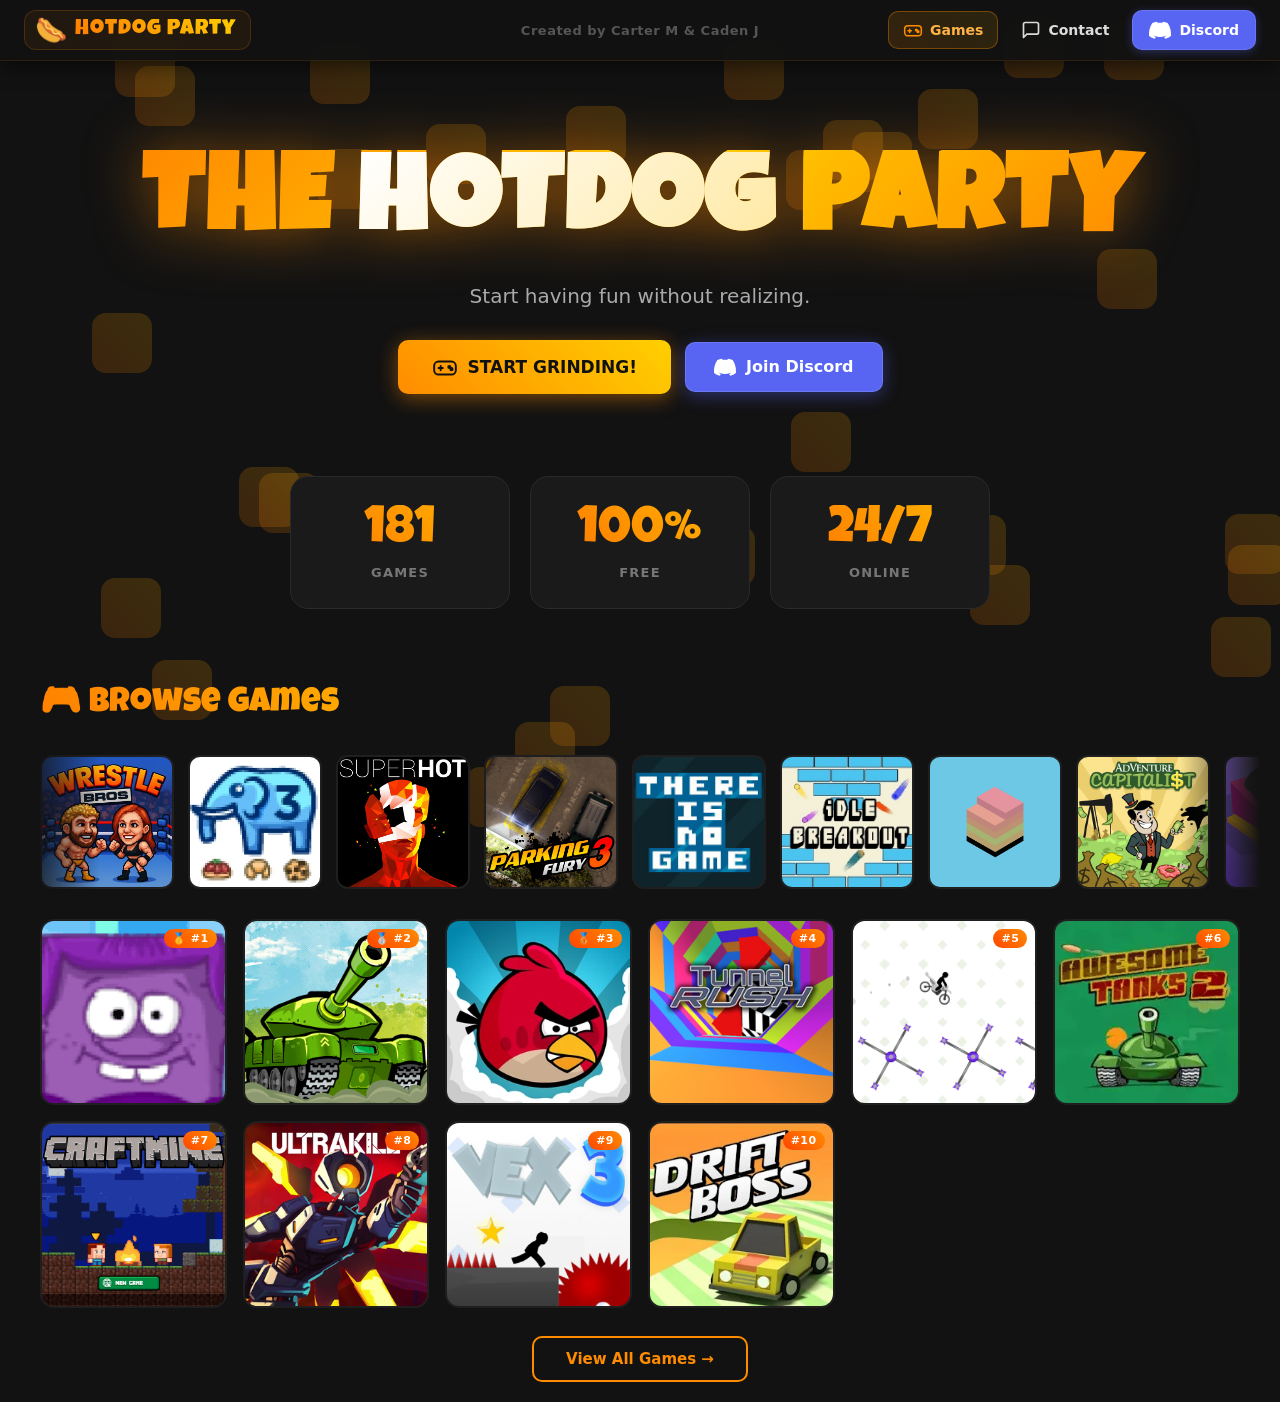
==== commit f1ba1514: "e" ====
--- a/index.html
+++ b/index.html
@@ -88,7 +88,7 @@
 <div class="bg" id="bg"></div>
 
 <div class="topbar">
-  <div class="top-center">Credits: Carter M and Caden J</div>
+  <div class="top-center">Created by Carter M & Caden J</div>
   <a class="top-left" href="index.html">
     <div class="logo-emoji">🌭</div>
     <div class="header-text">Hotdog Party</div>
